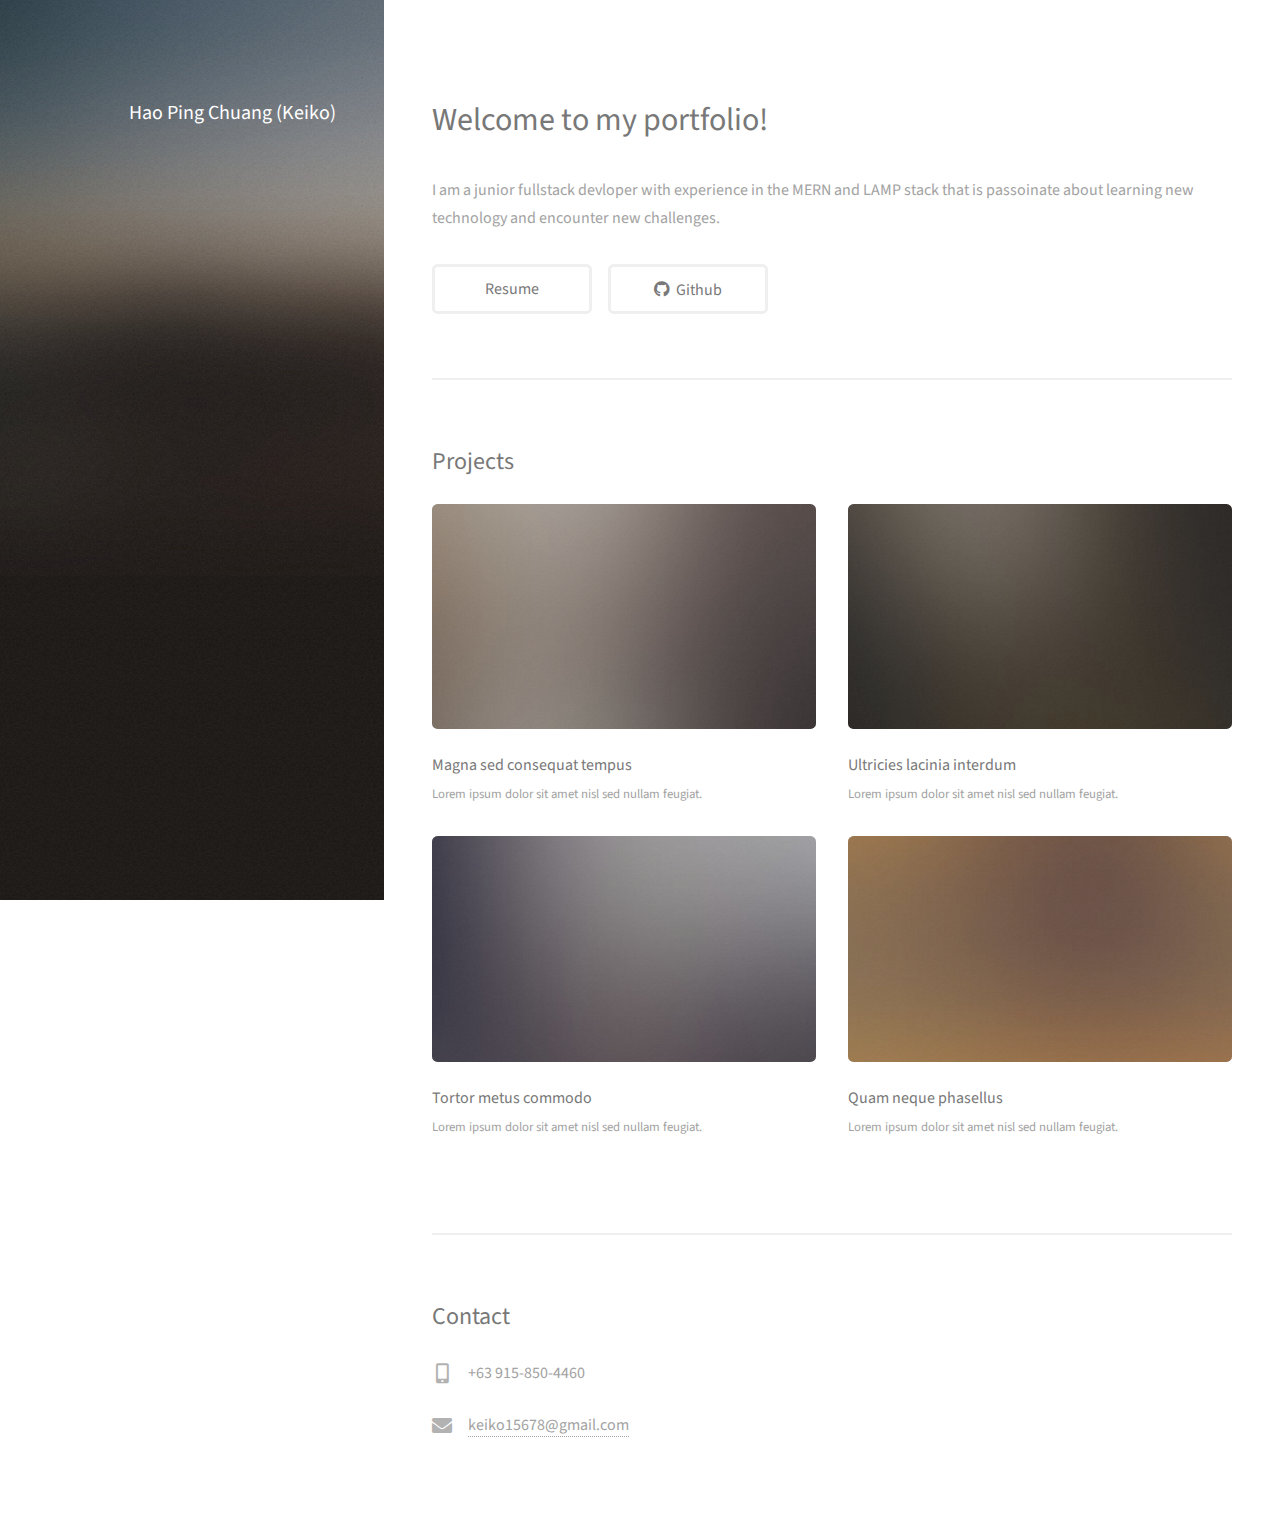
==== index.html @ 61241a93 "initial commit" ====
<!DOCTYPE HTML>
<!--
	Strata by HTML5 UP
	html5up.net | @ajlkn
	Free for personal and commercial use under the CCA 3.0 license (html5up.net/license)
-->
<html>
	<head>
		<title>My Portfolio</title>
		<meta charset="utf-8" />
		<meta name="viewport" content="width=device-width, initial-scale=1, user-scalable=no" />
		<link rel="stylesheet" href="assets/css/main.css" />
	</head>
	<body class="is-preload">

		<!-- Header -->
			<header id="header">
				<div class="inner">
					<!--<a href="#" class="image avatar"><img src="images/avatar.jpg" alt="" /></a>-->
					<h1><strong>Hao Ping Chuang (Keiko)</strong></h1>
				</div>
			</header>

		<!-- Main -->
			<div id="main">

				<!-- One -->
					<section id="one">
						<header class="major">
							<h2>Welcome to my portfolio!</h2>
						</header>
						<p>I am a junior fullstack devloper with experience in the MERN and LAMP stack that is passoinate about learning new technology and encounter new challenges.</p>
						<ul class="actions">
							<li><a href="#" class="button">Resume</a></li>
							<li><a href="#" class="button"><span class="icon brands fa-github"></span>&nbsp;&nbsp;Github</a></li>
						</ul>
					</section>

				<!-- Two -->
					<section id="two">
						<h2>Projects</h2>
						<div class="row">
							<article class="col-6 col-12-xsmall work-item">
								<a href="images/fulls/01.jpg" class="image fit thumb"><img src="images/thumbs/01.jpg" alt="" /></a>
								<h3>Magna sed consequat tempus</h3>
								<p>Lorem ipsum dolor sit amet nisl sed nullam feugiat.</p>
							</article>
							<article class="col-6 col-12-xsmall work-item">
								<a href="images/fulls/02.jpg" class="image fit thumb"><img src="images/thumbs/02.jpg" alt="" /></a>
								<h3>Ultricies lacinia interdum</h3>
								<p>Lorem ipsum dolor sit amet nisl sed nullam feugiat.</p>
							</article>
							<article class="col-6 col-12-xsmall work-item">
								<a href="images/fulls/03.jpg" class="image fit thumb"><img src="images/thumbs/03.jpg" alt="" /></a>
								<h3>Tortor metus commodo</h3>
								<p>Lorem ipsum dolor sit amet nisl sed nullam feugiat.</p>
							</article>
							<article class="col-6 col-12-xsmall work-item">
								<a href="images/fulls/04.jpg" class="image fit thumb"><img src="images/thumbs/04.jpg" alt="" /></a>
								<h3>Quam neque phasellus</h3>
								<p>Lorem ipsum dolor sit amet nisl sed nullam feugiat.</p>
							</article>
							<!--<article class="col-6 col-12-xsmall work-item">
								<a href="images/fulls/05.jpg" class="image fit thumb"><img src="images/thumbs/05.jpg" alt="" /></a>
								<h3>Nunc enim commodo aliquet</h3>
								<p>Lorem ipsum dolor sit amet nisl sed nullam feugiat.</p>
							</article>-->
							<!--<article class="col-6 col-12-xsmall work-item">
								<a href="images/fulls/06.jpg" class="image fit thumb"><img src="images/thumbs/06.jpg" alt="" /></a>
								<h3>Risus ornare lacinia</h3>
								<p>Lorem ipsum dolor sit amet nisl sed nullam feugiat.</p>
							</article>-->
						</div>
						<ul class="actions">
							<!--<li><a href="#" class="button">Full Portfolio</a></li>-->
						</ul>
					</section>

				<!-- Three -->
					<section id="three">
						<h2>Contact</h2>
						<!--<p>Accumsan pellentesque commodo blandit enim arcu non at amet id arcu magna. Accumsan orci faucibus id eu lorem semper nunc nisi lorem vulputate lorem neque lorem ipsum dolor.</p>-->
						<div class="row">
							<!--<div class="col-8 col-12-small">
								<form method="post" action="#">
									<div class="row gtr-uniform gtr-50">
										<div class="col-6 col-12-xsmall"><input type="text" name="name" id="name" placeholder="Name" /></div>
										<div class="col-6 col-12-xsmall"><input type="email" name="email" id="email" placeholder="Email" /></div>
										<div class="col-12"><textarea name="message" id="message" placeholder="Message" rows="4"></textarea></div>
									</div>
								</form>
								<ul class="actions">
									<li><input type="submit" value="Send Message" /></li>
								</ul>
							</div>-->
							<div class="col-4 col-12-small">
								<ul class="labeled-icons">
									<!--<li>
										<h3 class="icon solid fa-home"><span class="label">Address</span></h3>
										1234 Somewhere Rd.<br />
										Nashville, TN 00000<br />
										United States
									</li>-->
									<li>
										<h3 class="icon solid fa-mobile-alt"><span class="label">Phone</span></h3>
										+63 915-850-4460
									</li>
									<li>
										<h3 class="icon solid fa-envelope"><span class="label">Email</span></h3>
										<a href="#">keiko15678@gmail.com</a>
									</li>
								</ul>
							</div>
						</div>
					</section>

				<!-- Four -->
				<!--
					<section id="four">
						<h2>Elements</h2>

						<section>
							<h4>Text</h4>
							<p>This is <b>bold</b> and this is <strong>strong</strong>. This is <i>italic</i> and this is <em>emphasized</em>.
							This is <sup>superscript</sup> text and this is <sub>subscript</sub> text.
							This is <u>underlined</u> and this is code: <code>for (;;) { ... }</code>. Finally, <a href="#">this is a link</a>.</p>
							<hr />
							<header>
								<h4>Heading with a Subtitle</h4>
								<p>Lorem ipsum dolor sit amet nullam id egestas urna aliquam</p>
							</header>
							<p>Nunc lacinia ante nunc ac lobortis. Interdum adipiscing gravida odio porttitor sem non mi integer non faucibus ornare mi ut ante amet placerat aliquet. Volutpat eu sed ante lacinia sapien lorem accumsan varius montes viverra nibh in adipiscing blandit tempus accumsan.</p>
							<header>
								<h5>Heading with a Subtitle</h5>
								<p>Lorem ipsum dolor sit amet nullam id egestas urna aliquam</p>
							</header>
							<p>Nunc lacinia ante nunc ac lobortis. Interdum adipiscing gravida odio porttitor sem non mi integer non faucibus ornare mi ut ante amet placerat aliquet. Volutpat eu sed ante lacinia sapien lorem accumsan varius montes viverra nibh in adipiscing blandit tempus accumsan.</p>
							<hr />
							<h2>Heading Level 2</h2>
							<h3>Heading Level 3</h3>
							<h4>Heading Level 4</h4>
							<h5>Heading Level 5</h5>
							<h6>Heading Level 6</h6>
							<hr />
							<h5>Blockquote</h5>
							<blockquote>Fringilla nisl. Donec accumsan interdum nisi, quis tincidunt felis sagittis eget tempus euismod. Vestibulum ante ipsum primis in faucibus vestibulum. Blandit adipiscing eu felis iaculis volutpat ac adipiscing accumsan faucibus. Vestibulum ante ipsum primis in faucibus lorem ipsum dolor sit amet nullam adipiscing eu felis.</blockquote>
							<h5>Preformatted</h5>
							<pre><code>i = 0;

while (!deck.isInOrder()) {
print 'Iteration ' + i;
deck.shuffle();
i++;
}

print 'It took ' + i + ' iterations to sort the deck.';</code></pre>
						</section>

						<section>
							<h4>Lists</h4>
							<div class="row">
								<div class="col-6 col-12-xsmall">
									<h5>Unordered</h5>
									<ul>
										<li>Dolor pulvinar etiam magna etiam.</li>
										<li>Sagittis adipiscing lorem eleifend.</li>
										<li>Felis enim feugiat dolore viverra.</li>
									</ul>
									<h5>Alternate</h5>
									<ul class="alt">
										<li>Dolor pulvinar etiam magna etiam.</li>
										<li>Sagittis adipiscing lorem eleifend.</li>
										<li>Felis enim feugiat dolore viverra.</li>
									</ul>
								</div>
								<div class="col-6 col-12-xsmall">
									<h5>Ordered</h5>
									<ol>
										<li>Dolor pulvinar etiam magna etiam.</li>
										<li>Etiam vel felis at lorem sed viverra.</li>
										<li>Felis enim feugiat dolore viverra.</li>
										<li>Dolor pulvinar etiam magna etiam.</li>
										<li>Etiam vel felis at lorem sed viverra.</li>
										<li>Felis enim feugiat dolore viverra.</li>
									</ol>
									<h5>Icons</h5>
									<ul class="icons">
										<li><a href="#" class="icon brands fa-twitter"><span class="label">Twitter</span></a></li>
										<li><a href="#" class="icon brands fa-facebook-f"><span class="label">Facebook</span></a></li>
										<li><a href="#" class="icon brands fa-instagram"><span class="label">Instagram</span></a></li>
										<li><a href="#" class="icon brands fa-github"><span class="label">Github</span></a></li>
										<li><a href="#" class="icon brands fa-dribbble"><span class="label">Dribbble</span></a></li>
										<li><a href="#" class="icon brands fa-tumblr"><span class="label">Tumblr</span></a></li>
									</ul>
								</div>
							</div>
							<h5>Actions</h5>
							<ul class="actions">
								<li><a href="#" class="button primary">Default</a></li>
								<li><a href="#" class="button">Default</a></li>
							</ul>
							<ul class="actions small">
								<li><a href="#" class="button primary small">Small</a></li>
								<li><a href="#" class="button small">Small</a></li>
							</ul>
							<div class="row">
								<div class="col-6 col-12-small">
									<ul class="actions stacked">
										<li><a href="#" class="button primary">Default</a></li>
										<li><a href="#" class="button">Default</a></li>
									</ul>
								</div>
								<div class="col-6 col-12-small">
									<ul class="actions stacked">
										<li><a href="#" class="button primary small">Small</a></li>
										<li><a href="#" class="button small">Small</a></li>
									</ul>
								</div>
								<div class="col-6 col-12-small">
									<ul class="actions stacked">
										<li><a href="#" class="button primary fit">Default</a></li>
										<li><a href="#" class="button fit">Default</a></li>
									</ul>
								</div>
								<div class="col-6 col-12-small">
									<ul class="actions stacked">
										<li><a href="#" class="button primary small fit">Small</a></li>
										<li><a href="#" class="button small fit">Small</a></li>
									</ul>
								</div>
							</div>
						</section>

						<section>
							<h4>Table</h4>
							<h5>Default</h5>
							<div class="table-wrapper">
								<table>
									<thead>
										<tr>
											<th>Name</th>
											<th>Description</th>
											<th>Price</th>
										</tr>
									</thead>
									<tbody>
										<tr>
											<td>Item One</td>
											<td>Ante turpis integer aliquet porttitor.</td>
											<td>29.99</td>
										</tr>
										<tr>
											<td>Item Two</td>
											<td>Vis ac commodo adipiscing arcu aliquet.</td>
											<td>19.99</td>
										</tr>
										<tr>
											<td>Item Three</td>
											<td> Morbi faucibus arcu accumsan lorem.</td>
											<td>29.99</td>
										</tr>
										<tr>
											<td>Item Four</td>
											<td>Vitae integer tempus condimentum.</td>
											<td>19.99</td>
										</tr>
										<tr>
											<td>Item Five</td>
											<td>Ante turpis integer aliquet porttitor.</td>
											<td>29.99</td>
										</tr>
									</tbody>
									<tfoot>
										<tr>
											<td colspan="2"></td>
											<td>100.00</td>
										</tr>
									</tfoot>
								</table>
							</div>

							<h5>Alternate</h5>
							<div class="table-wrapper">
								<table class="alt">
									<thead>
										<tr>
											<th>Name</th>
											<th>Description</th>
											<th>Price</th>
										</tr>
									</thead>
									<tbody>
										<tr>
											<td>Item One</td>
											<td>Ante turpis integer aliquet porttitor.</td>
											<td>29.99</td>
										</tr>
										<tr>
											<td>Item Two</td>
											<td>Vis ac commodo adipiscing arcu aliquet.</td>
											<td>19.99</td>
										</tr>
										<tr>
											<td>Item Three</td>
											<td> Morbi faucibus arcu accumsan lorem.</td>
											<td>29.99</td>
										</tr>
										<tr>
											<td>Item Four</td>
											<td>Vitae integer tempus condimentum.</td>
											<td>19.99</td>
										</tr>
										<tr>
											<td>Item Five</td>
											<td>Ante turpis integer aliquet porttitor.</td>
											<td>29.99</td>
										</tr>
									</tbody>
									<tfoot>
										<tr>
											<td colspan="2"></td>
											<td>100.00</td>
										</tr>
									</tfoot>
								</table>
							</div>
						</section>

						<section>
							<h4>Buttons</h4>
							<ul class="actions">
								<li><a href="#" class="button primary">Primary</a></li>
								<li><a href="#" class="button">Default</a></li>
							</ul>
							<ul class="actions">
								<li><a href="#" class="button large">Large</a></li>
								<li><a href="#" class="button">Default</a></li>
								<li><a href="#" class="button small">Small</a></li>
							</ul>
							<ul class="actions fit">
								<li><a href="#" class="button primary fit">Fit</a></li>
								<li><a href="#" class="button fit">Fit</a></li>
							</ul>
							<ul class="actions fit small">
								<li><a href="#" class="button primary fit small">Fit + Small</a></li>
								<li><a href="#" class="button fit small">Fit + Small</a></li>
							</ul>
							<ul class="actions">
								<li><a href="#" class="button primary icon solid fa-download">Icon</a></li>
								<li><a href="#" class="button icon solid fa-download">Icon</a></li>
							</ul>
							<ul class="actions">
								<li><span class="button primary disabled">Primary</span></li>
								<li><span class="button disabled">Default</span></li>
							</ul>
						</section>

						<section>
							<h4>Form</h4>
							<form method="post" action="#">
								<div class="row gtr-uniform gtr-50">
									<div class="col-6 col-12-xsmall">
										<input type="text" name="demo-name" id="demo-name" value="" placeholder="Name" />
									</div>
									<div class="col-6 col-12-xsmall">
										<input type="email" name="demo-email" id="demo-email" value="" placeholder="Email" />
									</div>
									<div class="col-12">
										<select name="demo-category" id="demo-category">
											<option value="">- Category -</option>
											<option value="1">Manufacturing</option>
											<option value="1">Shipping</option>
											<option value="1">Administration</option>
											<option value="1">Human Resources</option>
										</select>
									</div>
									<div class="col-4 col-12-small">
										<input type="radio" id="demo-priority-low" name="demo-priority" checked>
										<label for="demo-priority-low">Low Priority</label>
									</div>
									<div class="col-4 col-12-small">
										<input type="radio" id="demo-priority-normal" name="demo-priority">
										<label for="demo-priority-normal">Normal Priority</label>
									</div>
									<div class="col-4 col-12-small">
										<input type="radio" id="demo-priority-high" name="demo-priority">
										<label for="demo-priority-high">High Priority</label>
									</div>
									<div class="col-6 col-12-small">
										<input type="checkbox" id="demo-copy" name="demo-copy">
										<label for="demo-copy">Email me a copy of this message</label>
									</div>
									<div class="col-6 col-12-small">
										<input type="checkbox" id="demo-human" name="demo-human" checked>
										<label for="demo-human">I am a human and not a robot</label>
									</div>
									<div class="col-12">
										<textarea name="demo-message" id="demo-message" placeholder="Enter your message" rows="6"></textarea>
									</div>
									<div class="col-12">
										<ul class="actions">
											<li><input type="submit" value="Send Message" class="primary" /></li>
											<li><input type="reset" value="Reset" /></li>
										</ul>
									</div>
								</div>
							</form>
						</section>

						<section>
							<h4>Image</h4>
							<h5>Fit</h5>
							<div class="box alt">
								<div class="row gtr-50 gtr-uniform">
									<div class="col-12"><span class="image fit"><img src="images/fulls/05.jpg" alt="" /></span></div>
									<div class="col-4"><span class="image fit"><img src="images/thumbs/01.jpg" alt="" /></span></div>
									<div class="col-4"><span class="image fit"><img src="images/thumbs/02.jpg" alt="" /></span></div>
									<div class="col-4"><span class="image fit"><img src="images/thumbs/03.jpg" alt="" /></span></div>
									<div class="col-4"><span class="image fit"><img src="images/thumbs/04.jpg" alt="" /></span></div>
									<div class="col-4"><span class="image fit"><img src="images/thumbs/05.jpg" alt="" /></span></div>
									<div class="col-4"><span class="image fit"><img src="images/thumbs/06.jpg" alt="" /></span></div>
									<div class="col-4"><span class="image fit"><img src="images/thumbs/03.jpg" alt="" /></span></div>
									<div class="col-4"><span class="image fit"><img src="images/thumbs/02.jpg" alt="" /></span></div>
									<div class="col-4"><span class="image fit"><img src="images/thumbs/01.jpg" alt="" /></span></div>
								</div>
							</div>
							<h5>Left &amp; Right</h5>
							<p><span class="image left"><img src="images/avatar.jpg" alt="" /></span>Fringilla nisl. Donec accumsan interdum nisi, quis tincidunt felis sagittis eget. tempus euismod. Vestibulum ante ipsum primis in faucibus vestibulum. Blandit adipiscing eu felis iaculis volutpat ac adipiscing accumsan eu faucibus. Integer ac pellentesque praesent tincidunt felis sagittis eget. tempus euismod. Vestibulum ante ipsum primis in faucibus vestibulum. Blandit adipiscing eu felis iaculis volutpat ac adipiscing accumsan eu faucibus. Integer ac pellentesque praesent. Donec accumsan interdum nisi, quis tincidunt felis sagittis eget. tempus euismod. Vestibulum ante ipsum primis in faucibus vestibulum. Blandit adipiscing eu felis iaculis volutpat ac adipiscing accumsan eu faucibus. Integer ac pellentesque praesent tincidunt felis sagittis eget. tempus euismod. Vestibulum ante ipsum primis in faucibus vestibulum. Blandit adipiscing eu felis iaculis volutpat ac adipiscing accumsan eu faucibus. Integer ac pellentesque praesent.</p>
							<p><span class="image right"><img src="images/avatar.jpg" alt="" /></span>Fringilla nisl. Donec accumsan interdum nisi, quis tincidunt felis sagittis eget. tempus euismod. Vestibulum ante ipsum primis in faucibus vestibulum. Blandit adipiscing eu felis iaculis volutpat ac adipiscing accumsan eu faucibus. Integer ac pellentesque praesent tincidunt felis sagittis eget. tempus euismod. Vestibulum ante ipsum primis in faucibus vestibulum. Blandit adipiscing eu felis iaculis volutpat ac adipiscing accumsan eu faucibus. Integer ac pellentesque praesent. Donec accumsan interdum nisi, quis tincidunt felis sagittis eget. tempus euismod. Vestibulum ante ipsum primis in faucibus vestibulum. Blandit adipiscing eu felis iaculis volutpat ac adipiscing accumsan eu faucibus. Integer ac pellentesque praesent tincidunt felis sagittis eget. tempus euismod. Vestibulum ante ipsum primis in faucibus vestibulum. Blandit adipiscing eu felis iaculis volutpat ac adipiscing accumsan eu faucibus. Integer ac pellentesque praesent.</p>
						</section>

					</section>
				-->

			</div>

		<!-- Footer -->
			<footer id="footer">
				<div class="inner">
					<!--<ul class="icons">
						<li><a href="#" class="icon brands fa-twitter"><span class="label">Twitter</span></a></li>
						<li><a href="#" class="icon brands fa-github"><span class="label">Github</span></a></li>
						<li><a href="#" class="icon brands fa-dribbble"><span class="label">Dribbble</span></a></li>
						<li><a href="#" class="icon solid fa-envelope"><span class="label">Email</span></a></li>
					</ul>-->
					<!--<ul class="copyright">
						<li>&copy; Untitled</li><li>Design: <a href="http://html5up.net">HTML5 UP</a></li>
					</ul>-->
				</div>
			</footer>

		<!-- Scripts -->
			<script src="assets/js/jquery.min.js"></script>
			<script src="assets/js/jquery.poptrox.min.js"></script>
			<script src="assets/js/browser.min.js"></script>
			<script src="assets/js/breakpoints.min.js"></script>
			<script src="assets/js/util.js"></script>
			<script src="assets/js/main.js"></script>

	</body>
</html>
---- assets/css/main.css ----
@import url("fontawesome-all.min.css");
@import url("https://fonts.googleapis.com/css?family=Source+Sans+Pro:400,400italic");

/*
	Strata by HTML5 UP
	html5up.net | @ajlkn
	Free for personal and commercial use under the CCA 3.0 license (html5up.net/license)
*/

html, body, div, span, applet, object,
iframe, h1, h2, h3, h4, h5, h6, p, blockquote,
pre, a, abbr, acronym, address, big, cite,
code, del, dfn, em, img, ins, kbd, q, s, samp,
small, strike, strong, sub, sup, tt, var, b,
u, i, center, dl, dt, dd, ol, ul, li, fieldset,
form, label, legend, table, caption, tbody,
tfoot, thead, tr, th, td, article, aside,
canvas, details, embed, figure, figcaption,
footer, header, hgroup, menu, nav, output, ruby,
section, summary, time, mark, audio, video {
	margin: 0;
	padding: 0;
	border: 0;
	font-size: 100%;
	font: inherit;
	vertical-align: baseline;}

article, aside, details, figcaption, figure,
footer, header, hgroup, menu, nav, section {
	display: block;}

body {
	line-height: 1;
}

ol, ul {
	list-style: none;
}

blockquote, q {
	quotes: none;
}

	blockquote:before, blockquote:after, q:before, q:after {
		content: '';
		content: none;
	}

table {
	border-collapse: collapse;
	border-spacing: 0;
}

body {
	-webkit-text-size-adjust: none;
}

mark {
	background-color: transparent;
	color: inherit;
}

input::-moz-focus-inner {
	border: 0;
	padding: 0;
}

input, select, textarea {
	-moz-appearance: none;
	-webkit-appearance: none;
	-ms-appearance: none;
	appearance: none;
}

/* Basic */

	html {
		box-sizing: border-box;
	}

	*, *:before, *:after {
		box-sizing: inherit;
	}

	body {
		background: #fff;
	}

		body.is-preload *, body.is-preload *:before, body.is-preload *:after {
			-moz-animation: none !important;
			-webkit-animation: none !important;
			-ms-animation: none !important;
			animation: none !important;
			-moz-transition: none !important;
			-webkit-transition: none !important;
			-ms-transition: none !important;
			transition: none !important;
		}

	body, input, select, textarea {
		color: #a2a2a2;
		font-family: "Source Sans Pro", Helvetica, sans-serif;
		font-size: 16pt;
		font-weight: 400;
		line-height: 1.75em;
	}

	a {
		-moz-transition: color 0.2s ease-in-out, border-color 0.2s ease-in-out;
		-webkit-transition: color 0.2s ease-in-out, border-color 0.2s ease-in-out;
		-ms-transition: color 0.2s ease-in-out, border-color 0.2s ease-in-out;
		transition: color 0.2s ease-in-out, border-color 0.2s ease-in-out;
		border-bottom: dotted 1px;
		color: #49bf9d;
		text-decoration: none;
	}

		a:hover {
			border-bottom-color: transparent;
			color: #49bf9d !important;
			text-decoration: none;
		}

	strong, b {
		color: #787878;
		font-weight: 400;
	}

	em, i {
		font-style: italic;
	}

	p {
		margin: 0 0 2em 0;
	}

	h1, h2, h3, h4, h5, h6 {
		color: #787878;
		font-weight: 400;
		line-height: 1em;
		margin: 0 0 1em 0;
	}

		h1 a, h2 a, h3 a, h4 a, h5 a, h6 a {
			color: inherit;
			text-decoration: none;
		}

	h1 {
		font-size: 2em;
		line-height: 1.5em;
	}

	h2 {
		font-size: 1.5em;
		line-height: 1.5em;
	}

	h3 {
		font-size: 1.25em;
		line-height: 1.5em;
	}

	h4 {
		font-size: 1.1em;
		line-height: 1.5em;
	}

	h5 {
		font-size: 0.9em;
		line-height: 1.5em;
	}

	h6 {
		font-size: 0.7em;
		line-height: 1.5em;
	}

	sub {
		font-size: 0.8em;
		position: relative;
		top: 0.5em;
	}

	sup {
		font-size: 0.8em;
		position: relative;
		top: -0.5em;
	}

	hr {
		border: 0;
		border-bottom: solid 2px #efefef;
		margin: 2em 0;
	}

		hr.major {
			margin: 3em 0;
		}

	blockquote {
		border-left: solid 6px #efefef;
		font-style: italic;
		margin: 0 0 2em 0;
		padding: 0.5em 0 0.5em 1.5em;
	}

	code {
		background: #f7f7f7;
		border-radius: 0.35em;
		border: solid 2px #efefef;
		font-family: "Courier New", monospace;
		font-size: 0.9em;
		margin: 0 0.25em;
		padding: 0.25em 0.65em;
	}

	pre {
		-webkit-overflow-scrolling: touch;
		font-family: "Courier New", monospace;
		font-size: 0.9em;
		margin: 0 0 2em 0;
	}

		pre code {
			display: block;
			line-height: 1.75em;
			padding: 1em 1.5em;
			overflow-x: auto;
		}

	.align-left {
		text-align: left;
	}

	.align-center {
		text-align: center;
	}

	.align-right {
		text-align: right;
	}

/* Container */

	.container {
		margin: 0 auto;
		max-width: calc(100% - 4em);
		width: 100%;
	}

		.container.xsmall {
			width: 25%;
		}

		.container.small {
			width: 50%;
		}

		.container.medium {
			width: 75%;
		}

		.container.large {
			width: 125%;
		}

		.container.xlarge {
			width: 150%;
		}

		.container.max {
			width: 100%;
		}

		@media screen and (max-width: 980px) {

			.container {
				width: 100% !important;
				max-width: 100% !important;
			}

		}

		@media screen and (max-width: 480px) {

			.container {
				max-width: calc(100% - 3em);
			}

		}

/* Row */

	.row {
		display: flex;
		flex-wrap: wrap;
		box-sizing: border-box;
		align-items: stretch;
	}

		.row > * {
			box-sizing: border-box;
		}

		.row.gtr-uniform > * > :last-child {
			margin-bottom: 0;
		}

		.row.aln-left {
			justify-content: flex-start;
		}

		.row.aln-center {
			justify-content: center;
		}

		.row.aln-right {
			justify-content: flex-end;
		}

		.row.aln-top {
			align-items: flex-start;
		}

		.row.aln-middle {
			align-items: center;
		}

		.row.aln-bottom {
			align-items: flex-end;
		}

		.row > .imp {
			order: -1;
		}

		.row > .col-1 {
			width: 8.33333%;
		}

		.row > .off-1 {
			margin-left: 8.33333%;
		}

		.row > .col-2 {
			width: 16.66667%;
		}

		.row > .off-2 {
			margin-left: 16.66667%;
		}

		.row > .col-3 {
			width: 25%;
		}

		.row > .off-3 {
			margin-left: 25%;
		}

		.row > .col-4 {
			width: 33.33333%;
		}

		.row > .off-4 {
			margin-left: 33.33333%;
		}

		.row > .col-5 {
			width: 41.66667%;
		}

		.row > .off-5 {
			margin-left: 41.66667%;
		}

		.row > .col-6 {
			width: 50%;
		}

		.row > .off-6 {
			margin-left: 50%;
		}

		.row > .col-7 {
			width: 58.33333%;
		}

		.row > .off-7 {
			margin-left: 58.33333%;
		}

		.row > .col-8 {
			width: 66.66667%;
		}

		.row > .off-8 {
			margin-left: 66.66667%;
		}

		.row > .col-9 {
			width: 75%;
		}

		.row > .off-9 {
			margin-left: 75%;
		}

		.row > .col-10 {
			width: 83.33333%;
		}

		.row > .off-10 {
			margin-left: 83.33333%;
		}

		.row > .col-11 {
			width: 91.66667%;
		}

		.row > .off-11 {
			margin-left: 91.66667%;
		}

		.row > .col-12 {
			width: 100%;
		}

		.row > .off-12 {
			margin-left: 100%;
		}

		.row.gtr-0 {
			margin-top: 0;
			margin-left: 0em;
		}

			.row.gtr-0 > * {
				padding: 0 0 0 0em;
			}

			.row.gtr-0.gtr-uniform {
				margin-top: 0em;
			}

				.row.gtr-0.gtr-uniform > * {
					padding-top: 0em;
				}

		.row.gtr-25 {
			margin-top: 0;
			margin-left: -0.625em;
		}

			.row.gtr-25 > * {
				padding: 0 0 0 0.625em;
			}

			.row.gtr-25.gtr-uniform {
				margin-top: -0.625em;
			}

				.row.gtr-25.gtr-uniform > * {
					padding-top: 0.625em;
				}

		.row.gtr-50 {
			margin-top: 0;
			margin-left: -1.25em;
		}

			.row.gtr-50 > * {
				padding: 0 0 0 1.25em;
			}

			.row.gtr-50.gtr-uniform {
				margin-top: -1.25em;
			}

				.row.gtr-50.gtr-uniform > * {
					padding-top: 1.25em;
				}

		.row {
			margin-top: 0;
			margin-left: -2.5em;
		}

			.row > * {
				padding: 0 0 0 2.5em;
			}

			.row.gtr-uniform {
				margin-top: -2.5em;
			}

				.row.gtr-uniform > * {
					padding-top: 2.5em;
				}

		.row.gtr-150 {
			margin-top: 0;
			margin-left: -3.75em;
		}

			.row.gtr-150 > * {
				padding: 0 0 0 3.75em;
			}

			.row.gtr-150.gtr-uniform {
				margin-top: -3.75em;
			}

				.row.gtr-150.gtr-uniform > * {
					padding-top: 3.75em;
				}

		.row.gtr-200 {
			margin-top: 0;
			margin-left: -5em;
		}

			.row.gtr-200 > * {
				padding: 0 0 0 5em;
			}

			.row.gtr-200.gtr-uniform {
				margin-top: -5em;
			}

				.row.gtr-200.gtr-uniform > * {
					padding-top: 5em;
				}

		@media screen and (max-width: 1800px) {

			.row {
				display: flex;
				flex-wrap: wrap;
				box-sizing: border-box;
				align-items: stretch;
			}

				.row > * {
					box-sizing: border-box;
				}

				.row.gtr-uniform > * > :last-child {
					margin-bottom: 0;
				}

				.row.aln-left {
					justify-content: flex-start;
				}

				.row.aln-center {
					justify-content: center;
				}

				.row.aln-right {
					justify-content: flex-end;
				}

				.row.aln-top {
					align-items: flex-start;
				}

				.row.aln-middle {
					align-items: center;
				}

				.row.aln-bottom {
					align-items: flex-end;
				}

				.row > .imp-xlarge {
					order: -1;
				}

				.row > .col-1-xlarge {
					width: 8.33333%;
				}

				.row > .off-1-xlarge {
					margin-left: 8.33333%;
				}

				.row > .col-2-xlarge {
					width: 16.66667%;
				}

				.row > .off-2-xlarge {
					margin-left: 16.66667%;
				}

				.row > .col-3-xlarge {
					width: 25%;
				}

				.row > .off-3-xlarge {
					margin-left: 25%;
				}

				.row > .col-4-xlarge {
					width: 33.33333%;
				}

				.row > .off-4-xlarge {
					margin-left: 33.33333%;
				}

				.row > .col-5-xlarge {
					width: 41.66667%;
				}

				.row > .off-5-xlarge {
					margin-left: 41.66667%;
				}

				.row > .col-6-xlarge {
					width: 50%;
				}

				.row > .off-6-xlarge {
					margin-left: 50%;
				}

				.row > .col-7-xlarge {
					width: 58.33333%;
				}

				.row > .off-7-xlarge {
					margin-left: 58.33333%;
				}

				.row > .col-8-xlarge {
					width: 66.66667%;
				}

				.row > .off-8-xlarge {
					margin-left: 66.66667%;
				}

				.row > .col-9-xlarge {
					width: 75%;
				}

				.row > .off-9-xlarge {
					margin-left: 75%;
				}

				.row > .col-10-xlarge {
					width: 83.33333%;
				}

				.row > .off-10-xlarge {
					margin-left: 83.33333%;
				}

				.row > .col-11-xlarge {
					width: 91.66667%;
				}

				.row > .off-11-xlarge {
					margin-left: 91.66667%;
				}

				.row > .col-12-xlarge {
					width: 100%;
				}

				.row > .off-12-xlarge {
					margin-left: 100%;
				}

				.row.gtr-0 {
					margin-top: 0;
					margin-left: 0em;
				}

					.row.gtr-0 > * {
						padding: 0 0 0 0em;
					}

					.row.gtr-0.gtr-uniform {
						margin-top: 0em;
					}

						.row.gtr-0.gtr-uniform > * {
							padding-top: 0em;
						}

				.row.gtr-25 {
					margin-top: 0;
					margin-left: -0.625em;
				}

					.row.gtr-25 > * {
						padding: 0 0 0 0.625em;
					}

					.row.gtr-25.gtr-uniform {
						margin-top: -0.625em;
					}

						.row.gtr-25.gtr-uniform > * {
							padding-top: 0.625em;
						}

				.row.gtr-50 {
					margin-top: 0;
					margin-left: -1.25em;
				}

					.row.gtr-50 > * {
						padding: 0 0 0 1.25em;
					}

					.row.gtr-50.gtr-uniform {
						margin-top: -1.25em;
					}

						.row.gtr-50.gtr-uniform > * {
							padding-top: 1.25em;
						}

				.row {
					margin-top: 0;
					margin-left: -2.5em;
				}

					.row > * {
						padding: 0 0 0 2.5em;
					}

					.row.gtr-uniform {
						margin-top: -2.5em;
					}

						.row.gtr-uniform > * {
							padding-top: 2.5em;
						}

				.row.gtr-150 {
					margin-top: 0;
					margin-left: -3.75em;
				}

					.row.gtr-150 > * {
						padding: 0 0 0 3.75em;
					}

					.row.gtr-150.gtr-uniform {
						margin-top: -3.75em;
					}

						.row.gtr-150.gtr-uniform > * {
							padding-top: 3.75em;
						}

				.row.gtr-200 {
					margin-top: 0;
					margin-left: -5em;
				}

					.row.gtr-200 > * {
						padding: 0 0 0 5em;
					}

					.row.gtr-200.gtr-uniform {
						margin-top: -5em;
					}

						.row.gtr-200.gtr-uniform > * {
							padding-top: 5em;
						}

		}

		@media screen and (max-width: 1280px) {

			.row {
				display: flex;
				flex-wrap: wrap;
				box-sizing: border-box;
				align-items: stretch;
			}

				.row > * {
					box-sizing: border-box;
				}

				.row.gtr-uniform > * > :last-child {
					margin-bottom: 0;
				}

				.row.aln-left {
					justify-content: flex-start;
				}

				.row.aln-center {
					justify-content: center;
				}

				.row.aln-right {
					justify-content: flex-end;
				}

				.row.aln-top {
					align-items: flex-start;
				}

				.row.aln-middle {
					align-items: center;
				}

				.row.aln-bottom {
					align-items: flex-end;
				}

				.row > .imp-large {
					order: -1;
				}

				.row > .col-1-large {
					width: 8.33333%;
				}

				.row > .off-1-large {
					margin-left: 8.33333%;
				}

				.row > .col-2-large {
					width: 16.66667%;
				}

				.row > .off-2-large {
					margin-left: 16.66667%;
				}

				.row > .col-3-large {
					width: 25%;
				}

				.row > .off-3-large {
					margin-left: 25%;
				}

				.row > .col-4-large {
					width: 33.33333%;
				}

				.row > .off-4-large {
					margin-left: 33.33333%;
				}

				.row > .col-5-large {
					width: 41.66667%;
				}

				.row > .off-5-large {
					margin-left: 41.66667%;
				}

				.row > .col-6-large {
					width: 50%;
				}

				.row > .off-6-large {
					margin-left: 50%;
				}

				.row > .col-7-large {
					width: 58.33333%;
				}

				.row > .off-7-large {
					margin-left: 58.33333%;
				}

				.row > .col-8-large {
					width: 66.66667%;
				}

				.row > .off-8-large {
					margin-left: 66.66667%;
				}

				.row > .col-9-large {
					width: 75%;
				}

				.row > .off-9-large {
					margin-left: 75%;
				}

				.row > .col-10-large {
					width: 83.33333%;
				}

				.row > .off-10-large {
					margin-left: 83.33333%;
				}

				.row > .col-11-large {
					width: 91.66667%;
				}

				.row > .off-11-large {
					margin-left: 91.66667%;
				}

				.row > .col-12-large {
					width: 100%;
				}

				.row > .off-12-large {
					margin-left: 100%;
				}

				.row.gtr-0 {
					margin-top: 0;
					margin-left: 0em;
				}

					.row.gtr-0 > * {
						padding: 0 0 0 0em;
					}

					.row.gtr-0.gtr-uniform {
						margin-top: 0em;
					}

						.row.gtr-0.gtr-uniform > * {
							padding-top: 0em;
						}

				.row.gtr-25 {
					margin-top: 0;
					margin-left: -0.5em;
				}

					.row.gtr-25 > * {
						padding: 0 0 0 0.5em;
					}

					.row.gtr-25.gtr-uniform {
						margin-top: -0.5em;
					}

						.row.gtr-25.gtr-uniform > * {
							padding-top: 0.5em;
						}

				.row.gtr-50 {
					margin-top: 0;
					margin-left: -1em;
				}

					.row.gtr-50 > * {
						padding: 0 0 0 1em;
					}

					.row.gtr-50.gtr-uniform {
						margin-top: -1em;
					}

						.row.gtr-50.gtr-uniform > * {
							padding-top: 1em;
						}

				.row {
					margin-top: 0;
					margin-left: -2em;
				}

					.row > * {
						padding: 0 0 0 2em;
					}

					.row.gtr-uniform {
						margin-top: -2em;
					}

						.row.gtr-uniform > * {
							padding-top: 2em;
						}

				.row.gtr-150 {
					margin-top: 0;
					margin-left: -3em;
				}

					.row.gtr-150 > * {
						padding: 0 0 0 3em;
					}

					.row.gtr-150.gtr-uniform {
						margin-top: -3em;
					}

						.row.gtr-150.gtr-uniform > * {
							padding-top: 3em;
						}

				.row.gtr-200 {
					margin-top: 0;
					margin-left: -4em;
				}

					.row.gtr-200 > * {
						padding: 0 0 0 4em;
					}

					.row.gtr-200.gtr-uniform {
						margin-top: -4em;
					}

						.row.gtr-200.gtr-uniform > * {
							padding-top: 4em;
						}

		}

		@media screen and (max-width: 980px) {

			.row {
				display: flex;
				flex-wrap: wrap;
				box-sizing: border-box;
				align-items: stretch;
			}

				.row > * {
					box-sizing: border-box;
				}

				.row.gtr-uniform > * > :last-child {
					margin-bottom: 0;
				}

				.row.aln-left {
					justify-content: flex-start;
				}

				.row.aln-center {
					justify-content: center;
				}

				.row.aln-right {
					justify-content: flex-end;
				}

				.row.aln-top {
					align-items: flex-start;
				}

				.row.aln-middle {
					align-items: center;
				}

				.row.aln-bottom {
					align-items: flex-end;
				}

				.row > .imp-medium {
					order: -1;
				}

				.row > .col-1-medium {
					width: 8.33333%;
				}

				.row > .off-1-medium {
					margin-left: 8.33333%;
				}

				.row > .col-2-medium {
					width: 16.66667%;
				}

				.row > .off-2-medium {
					margin-left: 16.66667%;
				}

				.row > .col-3-medium {
					width: 25%;
				}

				.row > .off-3-medium {
					margin-left: 25%;
				}

				.row > .col-4-medium {
					width: 33.33333%;
				}

				.row > .off-4-medium {
					margin-left: 33.33333%;
				}

				.row > .col-5-medium {
					width: 41.66667%;
				}

				.row > .off-5-medium {
					margin-left: 41.66667%;
				}

				.row > .col-6-medium {
					width: 50%;
				}

				.row > .off-6-medium {
					margin-left: 50%;
				}

				.row > .col-7-medium {
					width: 58.33333%;
				}

				.row > .off-7-medium {
					margin-left: 58.33333%;
				}

				.row > .col-8-medium {
					width: 66.66667%;
				}

				.row > .off-8-medium {
					margin-left: 66.66667%;
				}

				.row > .col-9-medium {
					width: 75%;
				}

				.row > .off-9-medium {
					margin-left: 75%;
				}

				.row > .col-10-medium {
					width: 83.33333%;
				}

				.row > .off-10-medium {
					margin-left: 83.33333%;
				}

				.row > .col-11-medium {
					width: 91.66667%;
				}

				.row > .off-11-medium {
					margin-left: 91.66667%;
				}

				.row > .col-12-medium {
					width: 100%;
				}

				.row > .off-12-medium {
					margin-left: 100%;
				}

				.row.gtr-0 {
					margin-top: 0;
					margin-left: 0em;
				}

					.row.gtr-0 > * {
						padding: 0 0 0 0em;
					}

					.row.gtr-0.gtr-uniform {
						margin-top: 0em;
					}

						.row.gtr-0.gtr-uniform > * {
							padding-top: 0em;
						}

				.row.gtr-25 {
					margin-top: 0;
					margin-left: -0.5em;
				}

					.row.gtr-25 > * {
						padding: 0 0 0 0.5em;
					}

					.row.gtr-25.gtr-uniform {
						margin-top: -0.5em;
					}

						.row.gtr-25.gtr-uniform > * {
							padding-top: 0.5em;
						}

				.row.gtr-50 {
					margin-top: 0;
					margin-left: -1em;
				}

					.row.gtr-50 > * {
						padding: 0 0 0 1em;
					}

					.row.gtr-50.gtr-uniform {
						margin-top: -1em;
					}

						.row.gtr-50.gtr-uniform > * {
							padding-top: 1em;
						}

				.row {
					margin-top: 0;
					margin-left: -2em;
				}

					.row > * {
						padding: 0 0 0 2em;
					}

					.row.gtr-uniform {
						margin-top: -2em;
					}

						.row.gtr-uniform > * {
							padding-top: 2em;
						}

				.row.gtr-150 {
					margin-top: 0;
					margin-left: -3em;
				}

					.row.gtr-150 > * {
						padding: 0 0 0 3em;
					}

					.row.gtr-150.gtr-uniform {
						margin-top: -3em;
					}

						.row.gtr-150.gtr-uniform > * {
							padding-top: 3em;
						}

				.row.gtr-200 {
					margin-top: 0;
					margin-left: -4em;
				}

					.row.gtr-200 > * {
						padding: 0 0 0 4em;
					}

					.row.gtr-200.gtr-uniform {
						margin-top: -4em;
					}

						.row.gtr-200.gtr-uniform > * {
							padding-top: 4em;
						}

		}

		@media screen and (max-width: 736px) {

			.row {
				display: flex;
				flex-wrap: wrap;
				box-sizing: border-box;
				align-items: stretch;
			}

				.row > * {
					box-sizing: border-box;
				}

				.row.gtr-uniform > * > :last-child {
					margin-bottom: 0;
				}

				.row.aln-left {
					justify-content: flex-start;
				}

				.row.aln-center {
					justify-content: center;
				}

				.row.aln-right {
					justify-content: flex-end;
				}

				.row.aln-top {
					align-items: flex-start;
				}

				.row.aln-middle {
					align-items: center;
				}

				.row.aln-bottom {
					align-items: flex-end;
				}

				.row > .imp-small {
					order: -1;
				}

				.row > .col-1-small {
					width: 8.33333%;
				}

				.row > .off-1-small {
					margin-left: 8.33333%;
				}

				.row > .col-2-small {
					width: 16.66667%;
				}

				.row > .off-2-small {
					margin-left: 16.66667%;
				}

				.row > .col-3-small {
					width: 25%;
				}

				.row > .off-3-small {
					margin-left: 25%;
				}

				.row > .col-4-small {
					width: 33.33333%;
				}

				.row > .off-4-small {
					margin-left: 33.33333%;
				}

				.row > .col-5-small {
					width: 41.66667%;
				}

				.row > .off-5-small {
					margin-left: 41.66667%;
				}

				.row > .col-6-small {
					width: 50%;
				}

				.row > .off-6-small {
					margin-left: 50%;
				}

				.row > .col-7-small {
					width: 58.33333%;
				}

				.row > .off-7-small {
					margin-left: 58.33333%;
				}

				.row > .col-8-small {
					width: 66.66667%;
				}

				.row > .off-8-small {
					margin-left: 66.66667%;
				}

				.row > .col-9-small {
					width: 75%;
				}

				.row > .off-9-small {
					margin-left: 75%;
				}

				.row > .col-10-small {
					width: 83.33333%;
				}

				.row > .off-10-small {
					margin-left: 83.33333%;
				}

				.row > .col-11-small {
					width: 91.66667%;
				}

				.row > .off-11-small {
					margin-left: 91.66667%;
				}

				.row > .col-12-small {
					width: 100%;
				}

				.row > .off-12-small {
					margin-left: 100%;
				}

				.row.gtr-0 {
					margin-top: 0;
					margin-left: 0em;
				}

					.row.gtr-0 > * {
						padding: 0 0 0 0em;
					}

					.row.gtr-0.gtr-uniform {
						margin-top: 0em;
					}

						.row.gtr-0.gtr-uniform > * {
							padding-top: 0em;
						}

				.row.gtr-25 {
					margin-top: 0;
					margin-left: -0.375em;
				}

					.row.gtr-25 > * {
						padding: 0 0 0 0.375em;
					}

					.row.gtr-25.gtr-uniform {
						margin-top: -0.375em;
					}

						.row.gtr-25.gtr-uniform > * {
							padding-top: 0.375em;
						}

				.row.gtr-50 {
					margin-top: 0;
					margin-left: -0.75em;
				}

					.row.gtr-50 > * {
						padding: 0 0 0 0.75em;
					}

					.row.gtr-50.gtr-uniform {
						margin-top: -0.75em;
					}

						.row.gtr-50.gtr-uniform > * {
							padding-top: 0.75em;
						}

				.row {
					margin-top: 0;
					margin-left: -1.5em;
				}

					.row > * {
						padding: 0 0 0 1.5em;
					}

					.row.gtr-uniform {
						margin-top: -1.5em;
					}

						.row.gtr-uniform > * {
							padding-top: 1.5em;
						}

				.row.gtr-150 {
					margin-top: 0;
					margin-left: -2.25em;
				}

					.row.gtr-150 > * {
						padding: 0 0 0 2.25em;
					}

					.row.gtr-150.gtr-uniform {
						margin-top: -2.25em;
					}

						.row.gtr-150.gtr-uniform > * {
							padding-top: 2.25em;
						}

				.row.gtr-200 {
					margin-top: 0;
					margin-left: -3em;
				}

					.row.gtr-200 > * {
						padding: 0 0 0 3em;
					}

					.row.gtr-200.gtr-uniform {
						margin-top: -3em;
					}

						.row.gtr-200.gtr-uniform > * {
							padding-top: 3em;
						}

		}

		@media screen and (max-width: 480px) {

			.row {
				display: flex;
				flex-wrap: wrap;
				box-sizing: border-box;
				align-items: stretch;
			}

				.row > * {
					box-sizing: border-box;
				}

				.row.gtr-uniform > * > :last-child {
					margin-bottom: 0;
				}

				.row.aln-left {
					justify-content: flex-start;
				}

				.row.aln-center {
					justify-content: center;
				}

				.row.aln-right {
					justify-content: flex-end;
				}

				.row.aln-top {
					align-items: flex-start;
				}

				.row.aln-middle {
					align-items: center;
				}

				.row.aln-bottom {
					align-items: flex-end;
				}

				.row > .imp-xsmall {
					order: -1;
				}

				.row > .col-1-xsmall {
					width: 8.33333%;
				}

				.row > .off-1-xsmall {
					margin-left: 8.33333%;
				}

				.row > .col-2-xsmall {
					width: 16.66667%;
				}

				.row > .off-2-xsmall {
					margin-left: 16.66667%;
				}

				.row > .col-3-xsmall {
					width: 25%;
				}

				.row > .off-3-xsmall {
					margin-left: 25%;
				}

				.row > .col-4-xsmall {
					width: 33.33333%;
				}

				.row > .off-4-xsmall {
					margin-left: 33.33333%;
				}

				.row > .col-5-xsmall {
					width: 41.66667%;
				}

				.row > .off-5-xsmall {
					margin-left: 41.66667%;
				}

				.row > .col-6-xsmall {
					width: 50%;
				}

				.row > .off-6-xsmall {
					margin-left: 50%;
				}

				.row > .col-7-xsmall {
					width: 58.33333%;
				}

				.row > .off-7-xsmall {
					margin-left: 58.33333%;
				}

				.row > .col-8-xsmall {
					width: 66.66667%;
				}

				.row > .off-8-xsmall {
					margin-left: 66.66667%;
				}

				.row > .col-9-xsmall {
					width: 75%;
				}

				.row > .off-9-xsmall {
					margin-left: 75%;
				}

				.row > .col-10-xsmall {
					width: 83.33333%;
				}

				.row > .off-10-xsmall {
					margin-left: 83.33333%;
				}

				.row > .col-11-xsmall {
					width: 91.66667%;
				}

				.row > .off-11-xsmall {
					margin-left: 91.66667%;
				}

				.row > .col-12-xsmall {
					width: 100%;
				}

				.row > .off-12-xsmall {
					margin-left: 100%;
				}

				.row.gtr-0 {
					margin-top: 0;
					margin-left: 0em;
				}

					.row.gtr-0 > * {
						padding: 0 0 0 0em;
					}

					.row.gtr-0.gtr-uniform {
						margin-top: 0em;
					}

						.row.gtr-0.gtr-uniform > * {
							padding-top: 0em;
						}

				.row.gtr-25 {
					margin-top: 0;
					margin-left: -0.375em;
				}

					.row.gtr-25 > * {
						padding: 0 0 0 0.375em;
					}

					.row.gtr-25.gtr-uniform {
						margin-top: -0.375em;
					}

						.row.gtr-25.gtr-uniform > * {
							padding-top: 0.375em;
						}

				.row.gtr-50 {
					margin-top: 0;
					margin-left: -0.75em;
				}

					.row.gtr-50 > * {
						padding: 0 0 0 0.75em;
					}

					.row.gtr-50.gtr-uniform {
						margin-top: -0.75em;
					}

						.row.gtr-50.gtr-uniform > * {
							padding-top: 0.75em;
						}

				.row {
					margin-top: 0;
					margin-left: -1.5em;
				}

					.row > * {
						padding: 0 0 0 1.5em;
					}

					.row.gtr-uniform {
						margin-top: -1.5em;
					}

						.row.gtr-uniform > * {
							padding-top: 1.5em;
						}

				.row.gtr-150 {
					margin-top: 0;
					margin-left: -2.25em;
				}

					.row.gtr-150 > * {
						padding: 0 0 0 2.25em;
					}

					.row.gtr-150.gtr-uniform {
						margin-top: -2.25em;
					}

						.row.gtr-150.gtr-uniform > * {
							padding-top: 2.25em;
						}

				.row.gtr-200 {
					margin-top: 0;
					margin-left: -3em;
				}

					.row.gtr-200 > * {
						padding: 0 0 0 3em;
					}

					.row.gtr-200.gtr-uniform {
						margin-top: -3em;
					}

						.row.gtr-200.gtr-uniform > * {
							padding-top: 3em;
						}

		}

/* Section/Article */

	section.special, article.special {
		text-align: center;
	}

	header p {
		color: #b2b2b2;
		position: relative;
		margin: 0 0 1.5em 0;
	}

	header h2 + p {
		font-size: 1.25em;
		margin-top: -1em;
		line-height: 1.5em;
	}

	header h3 + p {
		font-size: 1.1em;
		margin-top: -0.8em;
		line-height: 1.5em;
	}

	header h4 + p,
	header h5 + p,
	header h6 + p {
		font-size: 0.9em;
		margin-top: -0.6em;
		line-height: 1.5em;
	}

	header.major h2 {
		font-size: 2em;
	}

/* Form */

	form {
		margin: 0 0 2em 0;
	}

	label {
		color: #787878;
		display: block;
		font-size: 0.9em;
		font-weight: 400;
		margin: 0 0 1em 0;
	}

	input[type="text"],
	input[type="password"],
	input[type="email"],
	select,
	textarea {
		-moz-appearance: none;
		-webkit-appearance: none;
		-ms-appearance: none;
		appearance: none;
		background: #f7f7f7;
		border-radius: 0.35em;
		border: solid 2px transparent;
		color: inherit;
		display: block;
		outline: 0;
		padding: 0 0.75em;
		text-decoration: none;
		width: 100%;
	}

		input[type="text"]:invalid,
		input[type="password"]:invalid,
		input[type="email"]:invalid,
		select:invalid,
		textarea:invalid {
			box-shadow: none;
		}

		input[type="text"]:focus,
		input[type="password"]:focus,
		input[type="email"]:focus,
		select:focus,
		textarea:focus {
			border-color: #49bf9d;
		}

	select {
		background-image: url("data:image/svg+xml;charset=utf8,%3Csvg xmlns='http://www.w3.org/2000/svg' width='40' height='40' preserveAspectRatio='none' viewBox='0 0 40 40'%3E%3Cpath d='M9.4,12.3l10.4,10.4l10.4-10.4c0.2-0.2,0.5-0.4,0.9-0.4c0.3,0,0.6,0.1,0.9,0.4l3.3,3.3c0.2,0.2,0.4,0.5,0.4,0.9 c0,0.4-0.1,0.6-0.4,0.9L20.7,31.9c-0.2,0.2-0.5,0.4-0.9,0.4c-0.3,0-0.6-0.1-0.9-0.4L4.3,17.3c-0.2-0.2-0.4-0.5-0.4-0.9 c0-0.4,0.1-0.6,0.4-0.9l3.3-3.3c0.2-0.2,0.5-0.4,0.9-0.4S9.1,12.1,9.4,12.3z' fill='%23dfdfdf' /%3E%3C/svg%3E");
		background-size: 1.25rem;
		background-repeat: no-repeat;
		background-position: calc(100% - 1rem) center;
		height: 2.75em;
		padding-right: 2.75em;
		text-overflow: ellipsis;
	}

		select option {
			color: #787878;
			background: #fff;
		}

		select:focus::-ms-value {
			background-color: transparent;
		}

		select::-ms-expand {
			display: none;
		}

	input[type="text"],
	input[type="password"],
	input[type="email"],
	select {
		height: 2.75em;
	}

	textarea {
		padding: 0.75em;
	}

	input[type="checkbox"],
	input[type="radio"] {
		-moz-appearance: none;
		-webkit-appearance: none;
		-ms-appearance: none;
		appearance: none;
		display: block;
		float: left;
		margin-right: -2em;
		opacity: 0;
		width: 1em;
		z-index: -1;
	}

		input[type="checkbox"] + label,
		input[type="radio"] + label {
			text-decoration: none;
			color: #a2a2a2;
			cursor: pointer;
			display: inline-block;
			font-size: 1em;
			font-weight: 400;
			padding-left: 2.4em;
			padding-right: 0.75em;
			position: relative;
		}

			input[type="checkbox"] + label:before,
			input[type="radio"] + label:before {
				-moz-osx-font-smoothing: grayscale;
				-webkit-font-smoothing: antialiased;
				display: inline-block;
				font-style: normal;
				font-variant: normal;
				text-rendering: auto;
				line-height: 1;
				text-transform: none !important;
				font-family: 'Font Awesome 5 Free';
				font-weight: 900;
			}

			input[type="checkbox"] + label:before,
			input[type="radio"] + label:before {
				background: #f7f7f7;
				border-radius: 0.35em;
				border: solid 2px transparent;
				content: '';
				display: inline-block;
				font-size: 0.8em;
				height: 2.0625em;
				left: 0;
				line-height: 1.85625em;
				position: absolute;
				text-align: center;
				top: 0;
				width: 2.0625em;
			}

		input[type="checkbox"]:checked + label:before,
		input[type="radio"]:checked + label:before {
			background: #787878;
			border-color: #787878;
			color: #fff;
			content: '\f00c';
		}

		input[type="checkbox"]:focus + label:before,
		input[type="radio"]:focus + label:before {
			border-color: #49bf9d;
		}

	input[type="checkbox"] + label:before {
		border-radius: 0.35em;
	}

	input[type="radio"] + label:before {
		border-radius: 100%;
	}

	::-webkit-input-placeholder {
		color: #b2b2b2 !important;
		opacity: 1.0;
	}

	:-moz-placeholder {
		color: #b2b2b2 !important;
		opacity: 1.0;
	}

	::-moz-placeholder {
		color: #b2b2b2 !important;
		opacity: 1.0;
	}

	:-ms-input-placeholder {
		color: #b2b2b2 !important;
		opacity: 1.0;
	}

/* Box */

	.box {
		border-radius: 0.35em;
		border: solid 2px #efefef;
		margin-bottom: 2em;
		padding: 1.5em;
	}

		.box > :last-child,
		.box > :last-child > :last-child,
		.box > :last-child > :last-child > :last-child {
			margin-bottom: 0;
		}

		.box.alt {
			border: 0;
			border-radius: 0;
			padding: 0;
		}

/* Icon */

	.icon {
		text-decoration: none;
		border-bottom: none;
		position: relative;
	}

		.icon:before {
			-moz-osx-font-smoothing: grayscale;
			-webkit-font-smoothing: antialiased;
			display: inline-block;
			font-style: normal;
			font-variant: normal;
			text-rendering: auto;
			line-height: 1;
			text-transform: none !important;
			font-family: 'Font Awesome 5 Free';
			font-weight: 400;
		}

		.icon > .label {
			display: none;
		}

		.icon:before {
			line-height: inherit;
		}

		.icon.solid:before {
			font-weight: 900;
		}

		.icon.brands:before {
			font-family: 'Font Awesome 5 Brands';
		}

/* Image */

	.image {
		border-radius: 0.35em;
		border: 0;
		display: inline-block;
		position: relative;
	}

		.image:before {
			-moz-transition: opacity 0.2s ease-in-out;
			-webkit-transition: opacity 0.2s ease-in-out;
			-ms-transition: opacity 0.2s ease-in-out;
			transition: opacity 0.2s ease-in-out;
			background: url("images/overlay.png");
			border-radius: 0.35em;
			content: '';
			display: block;
			height: 100%;
			left: 0;
			opacity: 0.5;
			position: absolute;
			top: 0;
			width: 100%;
		}

		.image.thumb {
			text-align: center;
		}

			.image.thumb:after {
				-moz-transition: opacity 0.2s ease-in-out;
				-webkit-transition: opacity 0.2s ease-in-out;
				-ms-transition: opacity 0.2s ease-in-out;
				transition: opacity 0.2s ease-in-out;
				border-radius: 0.35em;
				border: solid 3px rgba(255, 255, 255, 0.5);
				color: #fff;
				content: 'View';
				display: inline-block;
				font-size: 0.8em;
				font-weight: 400;
				left: 50%;
				line-height: 2.25em;
				margin: -1.25em 0 0 -3em;
				opacity: 0;
				padding: 0 1.5em;
				position: absolute;
				text-align: center;
				text-decoration: none;
				top: 50%;
				white-space: nowrap;
			}

			.image.thumb:hover:after {
				opacity: 1.0;
			}

			.image.thumb:hover:before {
				background: url("images/overlay.png"), url("images/overlay.png");
				opacity: 1.0;
			}

		.image img {
			border-radius: 0.35em;
			display: block;
		}

		.image.left {
			float: left;
			margin: 0 1.5em 1em 0;
			top: 0.25em;
		}

		.image.right {
			float: right;
			margin: 0 0 1em 1.5em;
			top: 0.25em;
		}

		.image.left, .image.right {
			max-width: 40%;
		}

			.image.left img, .image.right img {
				width: 100%;
			}

		.image.fit {
			display: block;
			margin: 0 0 2em 0;
			width: 100%;
		}

			.image.fit img {
				width: 100%;
			}

		.image.avatar {
			border-radius: 100%;
		}

			.image.avatar:before {
				display: none;
			}

			.image.avatar img {
				border-radius: 100%;
				width: 100%;
			}

/* List */

	ol {
		list-style: decimal;
		margin: 0 0 2em 0;
		padding-left: 1.25em;
	}

		ol li {
			padding-left: 0.25em;
		}

	ul {
		list-style: disc;
		margin: 0 0 2em 0;
		padding-left: 1em;
	}

		ul li {
			padding-left: 0.5em;
		}

		ul.alt {
			list-style: none;
			padding-left: 0;
		}

			ul.alt li {
				border-top: solid 2px #efefef;
				padding: 0.5em 0;
			}

				ul.alt li:first-child {
					border-top: 0;
					padding-top: 0;
				}

	dl {
		margin: 0 0 2em 0;
	}

/* Icons */

	ul.icons {
		cursor: default;
		list-style: none;
		padding-left: 0;
	}

		ul.icons li {
			display: inline-block;
			padding: 0 1em 0 0;
		}

			ul.icons li:last-child {
				padding-right: 0;
			}

			ul.icons li .icon:before {
				font-size: 1.5em;
			}

/* Labeled Icons */

	ul.labeled-icons {
		list-style: none;
		padding: 0;
	}

		ul.labeled-icons li {
			line-height: 1.75em;
			margin: 1.5em 0 0 0;
			padding-left: 2.25em;
			position: relative;
		}

			ul.labeled-icons li:first-child {
				margin-top: 0;
			}

			ul.labeled-icons li a {
				color: inherit;
			}

			ul.labeled-icons li h3 {
				color: #b2b2b2;
				left: 0;
				position: absolute;
				text-align: center;
				top: 0;
				width: 1em;
			}

/* Actions */

	ul.actions {
		display: -moz-flex;
		display: -webkit-flex;
		display: -ms-flex;
		display: flex;
		cursor: default;
		list-style: none;
		margin-left: -1em;
		padding-left: 0;
	}

		ul.actions li {
			padding: 0 0 0 1em;
			vertical-align: middle;
		}

		ul.actions.special {
			-moz-justify-content: center;
			-webkit-justify-content: center;
			-ms-justify-content: center;
			justify-content: center;
			width: 100%;
			margin-left: 0;
		}

			ul.actions.special li:first-child {
				padding-left: 0;
			}

		ul.actions.stacked {
			-moz-flex-direction: column;
			-webkit-flex-direction: column;
			-ms-flex-direction: column;
			flex-direction: column;
			margin-left: 0;
		}

			ul.actions.stacked li {
				padding: 1.3em 0 0 0;
			}

				ul.actions.stacked li:first-child {
					padding-top: 0;
				}

		ul.actions.fit {
			width: calc(100% + 1em);
		}

			ul.actions.fit li {
				-moz-flex-grow: 1;
				-webkit-flex-grow: 1;
				-ms-flex-grow: 1;
				flex-grow: 1;
				-moz-flex-shrink: 1;
				-webkit-flex-shrink: 1;
				-ms-flex-shrink: 1;
				flex-shrink: 1;
				width: 100%;
			}

				ul.actions.fit li > * {
					width: 100%;
				}

			ul.actions.fit.stacked {
				width: 100%;
			}

		@media screen and (max-width: 480px) {

			ul.actions:not(.fixed) {
				-moz-flex-direction: column;
				-webkit-flex-direction: column;
				-ms-flex-direction: column;
				flex-direction: column;
				margin-left: 0;
				width: 100% !important;
			}

				ul.actions:not(.fixed) li {
					-moz-flex-grow: 1;
					-webkit-flex-grow: 1;
					-ms-flex-grow: 1;
					flex-grow: 1;
					-moz-flex-shrink: 1;
					-webkit-flex-shrink: 1;
					-ms-flex-shrink: 1;
					flex-shrink: 1;
					padding: 1em 0 0 0;
					text-align: center;
					width: 100%;
				}

					ul.actions:not(.fixed) li > * {
						width: 100%;
					}

					ul.actions:not(.fixed) li:first-child {
						padding-top: 0;
					}

					ul.actions:not(.fixed) li input[type="submit"],
					ul.actions:not(.fixed) li input[type="reset"],
					ul.actions:not(.fixed) li input[type="button"],
					ul.actions:not(.fixed) li button,
					ul.actions:not(.fixed) li .button {
						width: 100%;
					}

						ul.actions:not(.fixed) li input[type="submit"].icon:before,
						ul.actions:not(.fixed) li input[type="reset"].icon:before,
						ul.actions:not(.fixed) li input[type="button"].icon:before,
						ul.actions:not(.fixed) li button.icon:before,
						ul.actions:not(.fixed) li .button.icon:before {
							margin-left: -0.5em;
						}

		}

/* Table */

	.table-wrapper {
		-webkit-overflow-scrolling: touch;
		overflow-x: auto;
	}

	table {
		margin: 0 0 2em 0;
		width: 100%;
	}

		table tbody tr {
			border: solid 1px #efefef;
			border-left: 0;
			border-right: 0;
		}

			table tbody tr:nth-child(2n + 1) {
				background-color: #f7f7f7;
			}

		table td {
			padding: 0.75em 0.75em;
		}

		table th {
			color: #787878;
			font-size: 0.9em;
			font-weight: 400;
			padding: 0 0.75em 0.75em 0.75em;
			text-align: left;
		}

		table thead {
			border-bottom: solid 2px #efefef;
		}

		table tfoot {
			border-top: solid 2px #efefef;
		}

		table.alt {
			border-collapse: separate;
		}

			table.alt tbody tr td {
				border: solid 2px #efefef;
				border-left-width: 0;
				border-top-width: 0;
			}

				table.alt tbody tr td:first-child {
					border-left-width: 2px;
				}

			table.alt tbody tr:first-child td {
				border-top-width: 2px;
			}

			table.alt thead {
				border-bottom: 0;
			}

			table.alt tfoot {
				border-top: 0;
			}

/* Button */

	input[type="submit"],
	input[type="reset"],
	input[type="button"],
	.button {
		-moz-appearance: none;
		-webkit-appearance: none;
		-ms-appearance: none;
		appearance: none;
		-moz-transition: background-color 0.2s ease-in-out, color 0.2s ease-in-out, border-color 0.2s ease-in-out;
		-webkit-transition: background-color 0.2s ease-in-out, color 0.2s ease-in-out, border-color 0.2s ease-in-out;
		-ms-transition: background-color 0.2s ease-in-out, color 0.2s ease-in-out, border-color 0.2s ease-in-out;
		transition: background-color 0.2s ease-in-out, color 0.2s ease-in-out, border-color 0.2s ease-in-out;
		background-color: transparent;
		border-radius: 0.35em;
		border: solid 3px #efefef;
		color: #787878 !important;
		cursor: pointer;
		display: inline-block;
		font-weight: 400;
		height: 3.15em;
		height: calc(2.75em + 6px);
		line-height: 2.75em;
		min-width: 10em;
		padding: 0 1.5em;
		text-align: center;
		text-decoration: none;
		white-space: nowrap;
	}

		input[type="submit"]:hover,
		input[type="reset"]:hover,
		input[type="button"]:hover,
		.button:hover {
			border-color: #49bf9d;
			color: #49bf9d !important;
		}

		input[type="submit"]:active,
		input[type="reset"]:active,
		input[type="button"]:active,
		.button:active {
			background-color: rgba(73, 191, 157, 0.1);
			border-color: #49bf9d;
			color: #49bf9d !important;
		}

		input[type="submit"].icon,
		input[type="reset"].icon,
		input[type="button"].icon,
		.button.icon {
			padding-left: 1.35em;
		}

			input[type="submit"].icon:before,
			input[type="reset"].icon:before,
			input[type="button"].icon:before,
			.button.icon:before {
				margin-right: 0.5em;
			}

		input[type="submit"].fit,
		input[type="reset"].fit,
		input[type="button"].fit,
		.button.fit {
			min-width: 0;
			width: 100%;
		}

		input[type="submit"].small,
		input[type="reset"].small,
		input[type="button"].small,
		.button.small {
			font-size: 0.8em;
		}

		input[type="submit"].large,
		input[type="reset"].large,
		input[type="button"].large,
		.button.large {
			font-size: 1.35em;
		}

		input[type="submit"].primary,
		input[type="reset"].primary,
		input[type="button"].primary,
		.button.primary {
			background-color: #49bf9d;
			border-color: #49bf9d;
			color: #ffffff !important;
		}

			input[type="submit"].primary:hover,
			input[type="reset"].primary:hover,
			input[type="button"].primary:hover,
			.button.primary:hover {
				background-color: #5cc6a7;
				border-color: #5cc6a7;
			}

			input[type="submit"].primary:active,
			input[type="reset"].primary:active,
			input[type="button"].primary:active,
			.button.primary:active {
				background-color: #3eb08f;
				border-color: #3eb08f;
			}

		input[type="submit"].disabled, input[type="submit"]:disabled,
		input[type="reset"].disabled,
		input[type="reset"]:disabled,
		input[type="button"].disabled,
		input[type="button"]:disabled,
		.button.disabled,
		.button:disabled {
			background-color: #e7e7e7 !important;
			border-color: #e7e7e7 !important;
			color: #b2b2b2 !important;
			cursor: default;
		}

/* Work Item */

	.work-item {
		margin: 0 0 2em 0;
	}

		.work-item .image {
			margin: 0 0 1.5em 0;
		}

		.work-item h3 {
			font-size: 1em;
			margin: 0 0 0.5em 0;
		}

		.work-item p {
			font-size: 0.8em;
			line-height: 1.5em;
			margin: 0;
		}

/* Header */

	#header {
		display: -moz-flex;
		display: -webkit-flex;
		display: -ms-flex;
		display: flex;
		-moz-flex-direction: column;
		-webkit-flex-direction: column;
		-ms-flex-direction: column;
		flex-direction: column;
		-moz-align-items: -moz-flex-end;
		-webkit-align-items: -webkit-flex-end;
		-ms-align-items: -ms-flex-end;
		align-items: flex-end;
		-moz-justify-content: space-between;
		-webkit-justify-content: space-between;
		-ms-justify-content: space-between;
		justify-content: space-between;
		background-color: #1f1815;
		background-attachment: scroll,								scroll;
		background-image: url("images/overlay.png"), url("../../images/bg.jpg");
		background-position: top left,							top left;
		background-repeat: repeat,								no-repeat;
		background-size: auto,								150%;
		color: rgba(255, 255, 255, 0.5);
		height: 100%;
		left: 0;
		padding: 8em 4em;
		position: fixed;
		text-align: right;
		top: 0;
		width: 35%;
	}

		#header > * {
			-moz-flex-shrink: 0;
			-webkit-flex-shrink: 0;
			-ms-flex-shrink: 0;
			flex-shrink: 0;
			width: 100%;
		}

		#header > .inner {
			-moz-flex-grow: 1;
			-webkit-flex-grow: 1;
			-ms-flex-grow: 1;
			flex-grow: 1;
			margin: 0 0 2em 0;
		}

		#header strong, #header b {
			color: #ffffff;
		}

		#header h2, #header h3, #header h4, #header h5, #header h6 {
			color: #ffffff;
		}

		#header h1 {
			color: rgba(255, 255, 255, 0.5);
			font-size: 1.35em;
			line-height: 1.75em;
			margin: 0;
		}

		#header .image.avatar {
			margin: 0 0 1em 0;
			width: 6.25em;
		}

/* Footer */

	#footer .icons {
		margin: 1em 0 0 0;
	}

		#footer .icons a {
			color: rgba(255, 255, 255, 0.4);
		}

	#footer .copyright {
		color: rgba(255, 255, 255, 0.4);
		font-size: 0.8em;
		list-style: none;
		margin: 1em 0 0 0;
		padding: 0;
	}

		#footer .copyright li {
			border-left: solid 1px rgba(255, 255, 255, 0.25);
			display: inline-block;
			line-height: 1em;
			margin-left: 0.75em;
			padding-left: 0.75em;
		}

			#footer .copyright li:first-child {
				border-left: 0;
				margin-left: 0;
				padding-left: 0;
			}

			#footer .copyright li a {
				color: inherit;
			}

/* Main */

	#main {
		margin-left: 35%;
		max-width: 54em;
		padding: 8em 4em 4em 4em;
		width: calc(100% - 35%);
	}

		#main > section {
			border-top: solid 2px #efefef;
			margin: 4em 0 0 0;
			padding: 4em 0 0 0;
		}

			#main > section:first-child {
				border-top: 0;
				margin-top: 0;
				padding-top: 0;
			}

/* Poptrox */

	@-moz-keyframes spin {
		0% {
			-moz-transform: rotate(0deg);
			-webkit-transform: rotate(0deg);
			-ms-transform: rotate(0deg);
			transform: rotate(0deg);
		}

		100% {
			-moz-transform: rotate(360deg);
			-webkit-transform: rotate(360deg);
			-ms-transform: rotate(360deg);
			transform: rotate(360deg);
		}
	}

	@-webkit-keyframes spin {
		0% {
			-moz-transform: rotate(0deg);
			-webkit-transform: rotate(0deg);
			-ms-transform: rotate(0deg);
			transform: rotate(0deg);
		}

		100% {
			-moz-transform: rotate(360deg);
			-webkit-transform: rotate(360deg);
			-ms-transform: rotate(360deg);
			transform: rotate(360deg);
		}
	}

	@-ms-keyframes spin {
		0% {
			-moz-transform: rotate(0deg);
			-webkit-transform: rotate(0deg);
			-ms-transform: rotate(0deg);
			transform: rotate(0deg);
		}

		100% {
			-moz-transform: rotate(360deg);
			-webkit-transform: rotate(360deg);
			-ms-transform: rotate(360deg);
			transform: rotate(360deg);
		}
	}

	@keyframes spin {
		0% {
			-moz-transform: rotate(0deg);
			-webkit-transform: rotate(0deg);
			-ms-transform: rotate(0deg);
			transform: rotate(0deg);
		}

		100% {
			-moz-transform: rotate(360deg);
			-webkit-transform: rotate(360deg);
			-ms-transform: rotate(360deg);
			transform: rotate(360deg);
		}
	}

	.poptrox-popup {
		-moz-box-sizing: content-box;
		-webkit-box-sizing: content-box;
		-ms-box-sizing: content-box;
		box-sizing: content-box;
		-webkit-tap-highlight-color: rgba(255, 255, 255, 0);
		background: #fff;
		border-radius: 0.35em;
		box-shadow: 0 0.1em 0.15em 0 rgba(0, 0, 0, 0.15);
		overflow: hidden;
		padding-bottom: 3em;
	}

		.poptrox-popup .loader {
			text-decoration: none;
			-moz-animation: spin 1s linear infinite;
			-webkit-animation: spin 1s linear infinite;
			-ms-animation: spin 1s linear infinite;
			animation: spin 1s linear infinite;
			font-size: 1.5em;
			height: 1em;
			left: 50%;
			line-height: 1em;
			margin: -0.5em 0 0 -0.5em;
			position: absolute;
			top: 50%;
			width: 1em;
		}

			.poptrox-popup .loader:before {
				-moz-osx-font-smoothing: grayscale;
				-webkit-font-smoothing: antialiased;
				display: inline-block;
				font-style: normal;
				font-variant: normal;
				text-rendering: auto;
				line-height: 1;
				text-transform: none !important;
				font-family: 'Font Awesome 5 Free';
				font-weight: 900;
			}

			.poptrox-popup .loader:before {
				content: '\f1ce';
			}

		.poptrox-popup .caption {
			background: #fff;
			bottom: 0;
			cursor: default;
			font-size: 0.9em;
			height: 3em;
			left: 0;
			line-height: 2.8em;
			position: absolute;
			text-align: center;
			width: 100%;
			z-index: 1;
		}

		.poptrox-popup .nav-next,
		.poptrox-popup .nav-previous {
			text-decoration: none;
			-moz-transition: opacity 0.2s ease-in-out;
			-webkit-transition: opacity 0.2s ease-in-out;
			-ms-transition: opacity 0.2s ease-in-out;
			transition: opacity 0.2s ease-in-out;
			-webkit-tap-highlight-color: rgba(255, 255, 255, 0);
			background: rgba(0, 0, 0, 0.01);
			cursor: pointer;
			height: 100%;
			opacity: 0;
			position: absolute;
			top: 0;
			width: 50%;
		}

			.poptrox-popup .nav-next:before,
			.poptrox-popup .nav-previous:before {
				-moz-osx-font-smoothing: grayscale;
				-webkit-font-smoothing: antialiased;
				display: inline-block;
				font-style: normal;
				font-variant: normal;
				text-rendering: auto;
				line-height: 1;
				text-transform: none !important;
				font-family: 'Font Awesome 5 Free';
				font-weight: 900;
			}

			.poptrox-popup .nav-next:before,
			.poptrox-popup .nav-previous:before {
				color: #fff;
				font-size: 2.5em;
				height: 1em;
				line-height: 1em;
				margin-top: -0.75em;
				position: absolute;
				text-align: center;
				top: 50%;
				width: 1.5em;
			}

		.poptrox-popup .nav-next {
			right: 0;
		}

			.poptrox-popup .nav-next:before {
				content: '\f105';
				right: 0;
			}

		.poptrox-popup .nav-previous {
			left: 0;
		}

			.poptrox-popup .nav-previous:before {
				content: '\f104';
				left: 0;
			}

		.poptrox-popup .closer {
			text-decoration: none;
			-moz-transition: opacity 0.2s ease-in-out;
			-webkit-transition: opacity 0.2s ease-in-out;
			-ms-transition: opacity 0.2s ease-in-out;
			transition: opacity 0.2s ease-in-out;
			-webkit-tap-highlight-color: rgba(255, 255, 255, 0);
			color: #fff;
			height: 4em;
			line-height: 4em;
			opacity: 0;
			position: absolute;
			right: 0;
			text-align: center;
			top: 0;
			width: 4em;
			z-index: 2;
		}

			.poptrox-popup .closer:before {
				-moz-osx-font-smoothing: grayscale;
				-webkit-font-smoothing: antialiased;
				display: inline-block;
				font-style: normal;
				font-variant: normal;
				text-rendering: auto;
				line-height: 1;
				text-transform: none !important;
				font-family: 'Font Awesome 5 Free';
				font-weight: 900;
			}

			.poptrox-popup .closer:before {
				-moz-box-sizing: content-box;
				-webkit-box-sizing: content-box;
				-ms-box-sizing: content-box;
				box-sizing: content-box;
				border-radius: 100%;
				border: solid 3px rgba(255, 255, 255, 0.5);
				content: '\f00d';
				display: block;
				font-size: 1em;
				height: 1.75em;
				left: 50%;
				line-height: 1.75em;
				margin: -0.875em 0 0 -0.875em;
				position: absolute;
				top: 50%;
				width: 1.75em;
			}

		.poptrox-popup:hover .nav-next,
		.poptrox-popup:hover .nav-previous {
			opacity: 0.5;
		}

			.poptrox-popup:hover .nav-next:hover,
			.poptrox-popup:hover .nav-previous:hover {
				opacity: 1.0;
			}

		.poptrox-popup:hover .closer {
			opacity: 0.5;
		}

			.poptrox-popup:hover .closer:hover {
				opacity: 1.0;
			}

/* Touch */

	body.is-touch .image.thumb:before {
		opacity: 0.5 !important;
	}

	body.is-touch .image.thumb:after {
		display: none !important;
	}

	body.is-touch #header {
		background-attachment: scroll;
		background-size: auto, cover;
	}

	body.is-touch .poptrox-popup .nav-next,
	body.is-touch .poptrox-popup .nav-previous,
	body.is-touch .poptrox-popup .closer {
		opacity: 1.0 !important;
	}

/* XLarge */

	@media screen and (max-width: 1800px) {

		/* Basic */

			body, input, select, textarea {
				font-size: 12pt;
			}

	}

/* Large */

	@media screen and (max-width: 1280px) {

		/* Header */

			#header {
				padding: 6em 3em 3em 3em;
				width: 30%;
			}

				#header h1 {
					font-size: 1.25em;
				}

					#header h1 br {
						display: none;
					}

				#header > .inner {
					margin-bottom: 0;
				}

		/* Footer */

			#footer .copyright li {
				border-left-width: 0;
				display: block;
				line-height: 2.25em;
				margin-left: 0;
				padding-left: 0;
			}

		/* Main */

			#main {
				margin-left: 30%;
				max-width: none;
				padding: 6em 3em 3em 3em;
				width: calc(100% - 30%);
			}

	}

/* Medium */

	@media screen and (max-width: 980px) {

		/* Basic */

			h1 br, h2 br, h3 br, h4 br, h5 br, h6 br {
				display: none;
			}

		/* List */

			ul.icons li .icon {
				font-size: 1.25em;
			}

		/* Header */

			#header {
				background-attachment: scroll;
				background-position: top left, center center;
				background-size: auto,		cover;
				left: auto;
				padding: 6em 4em;
				position: relative;
				text-align: center;
				top: auto;
				width: 100%;
				display: block;
			}

				#header h1 {
					font-size: 1.75em;
				}

					#header h1 br {
						display: inline;
					}

		/* Footer */

			#footer {
				background-attachment: scroll;
				background-color: #1f1815;
				background-image: url("images/overlay.png"), url("../../images/bg.jpg");
				background-position: top left,						bottom center;
				background-repeat: repeat,							no-repeat;
				background-size: auto,							cover;
				bottom: auto;
				left: auto;
				padding: 4em 4em 6em 4em;
				position: relative;
				text-align: center;
				width: 100%;
			}

				#footer .icons {
					margin: 0 0 1em 0;
				}

				#footer .copyright {
					margin: 0 0 1em 0;
				}

					#footer .copyright li {
						border-left-width: 1px;
						display: inline-block;
						line-height: 1em;
						margin-left: 0.75em;
						padding-left: 0.75em;
					}

		/* Main */

			#main {
				margin: 0;
				padding: 6em 4em;
				width: 100%;
			}

	}

/* Small */

	@media screen and (max-width: 736px) {

		/* Basic */

			h1 {
				font-size: 1.5em;
			}

			h2 {
				font-size: 1.2em;
			}

			h3 {
				font-size: 1em;
			}

		/* Section/Article */

			section.special, article.special {
				text-align: center;
			}

			header.major h2 {
				font-size: 1.35em;
			}

		/* List */

			ul.labeled-icons li {
				padding-left: 2em;
			}

				ul.labeled-icons li h3 {
					line-height: 1.75em;
				}

		/* Header */

			#header {
				padding: 2.25em 1.5em;
			}

				#header h1 {
					font-size: 1.35em;
				}

		/* Footer */

			#footer {
				padding: 2.25em 1.5em;
			}

		/* Main */

			#main {
				padding: 2.25em 1.5em 0.25em 1.5em;
			}

				#main > section {
					margin: 2.25em 0 0 0;
					padding: 2.25em 0 0 0;
				}

		/* Poptrox */

			.poptrox-popup {
				border-radius: 0;
			}

				.poptrox-popup .nav-next:before,
				.poptrox-popup .nav-previous:before {
					margin-top: -1em;
				}

	}

/* XSmall */

	@media screen and (max-width: 480px) {

		/* Header */

			#header {
				padding: 4.5em 1.5em;
			}

				#header h1 br {
					display: none;
				}

		/* Footer */

			#footer .copyright li {
				border-left-width: 0;
				display: block;
				line-height: 2.25em;
				margin-left: 0;
				padding-left: 0;
			}

	}
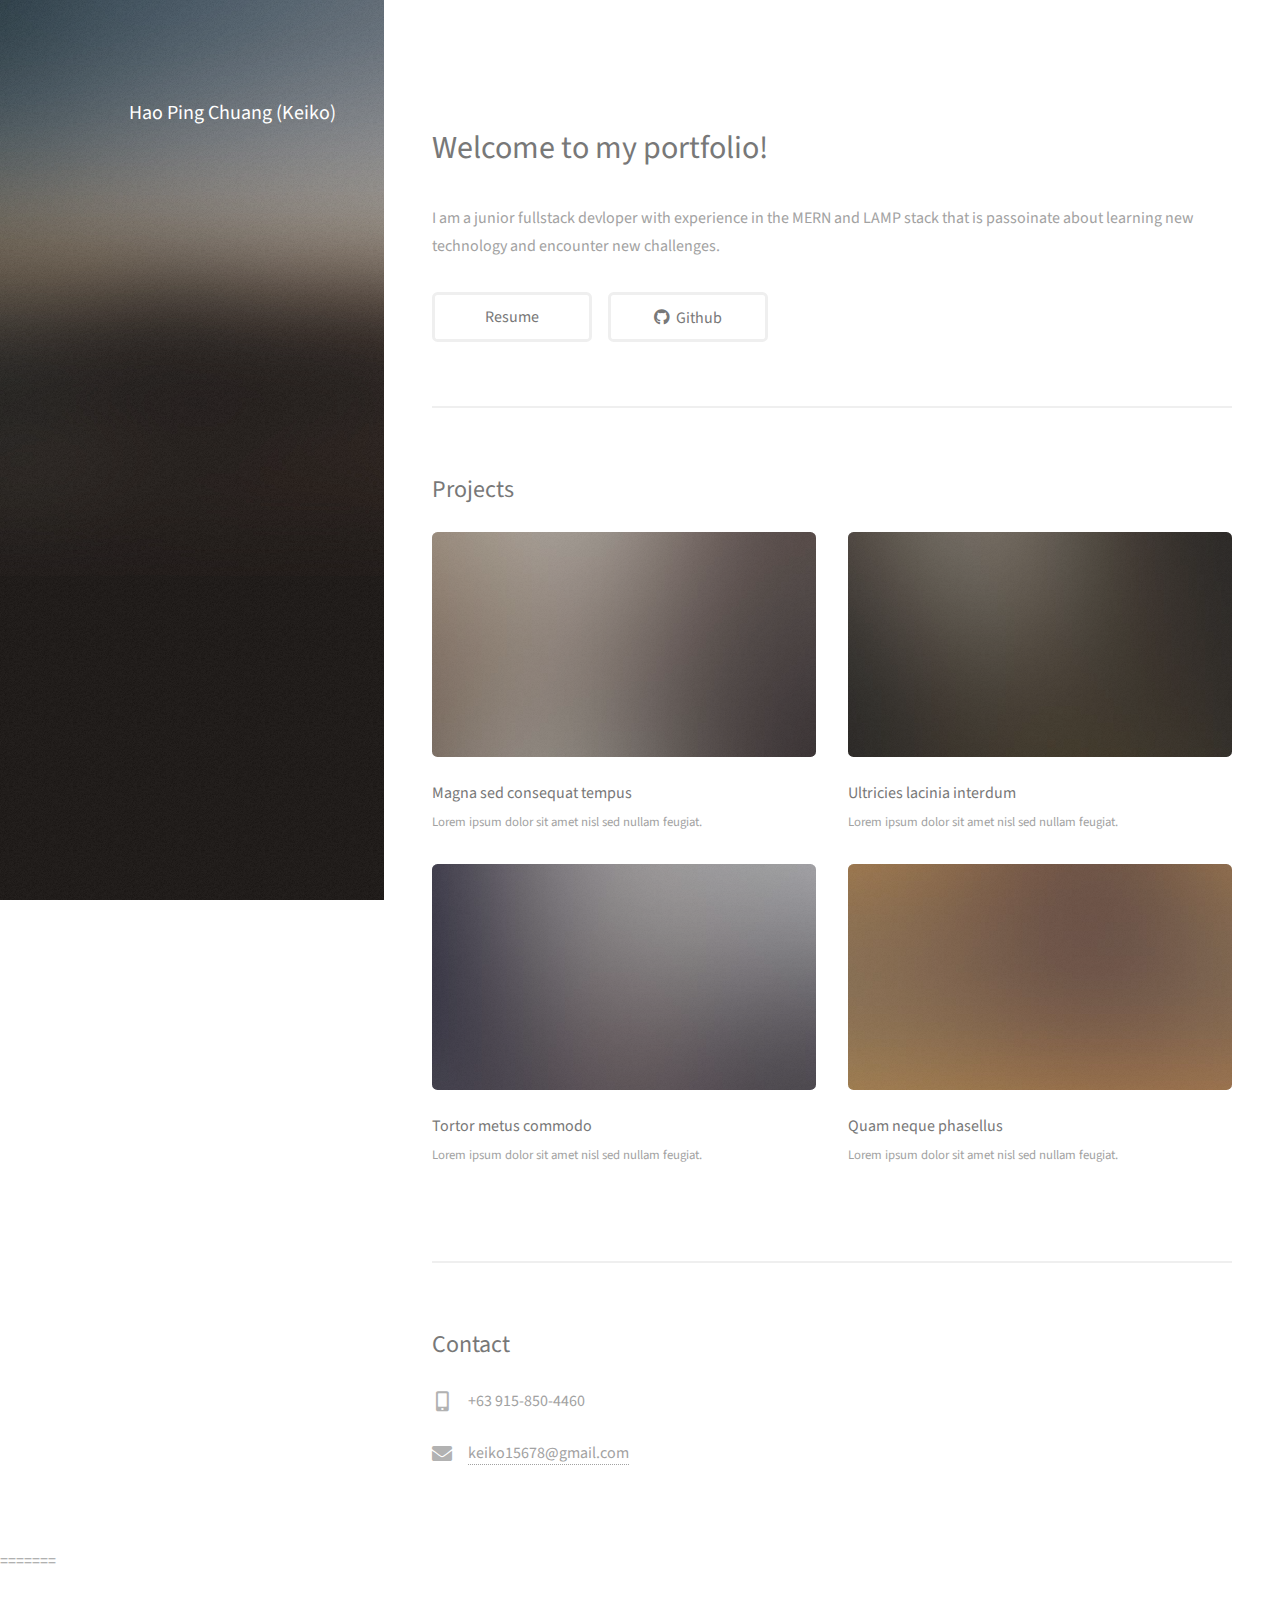
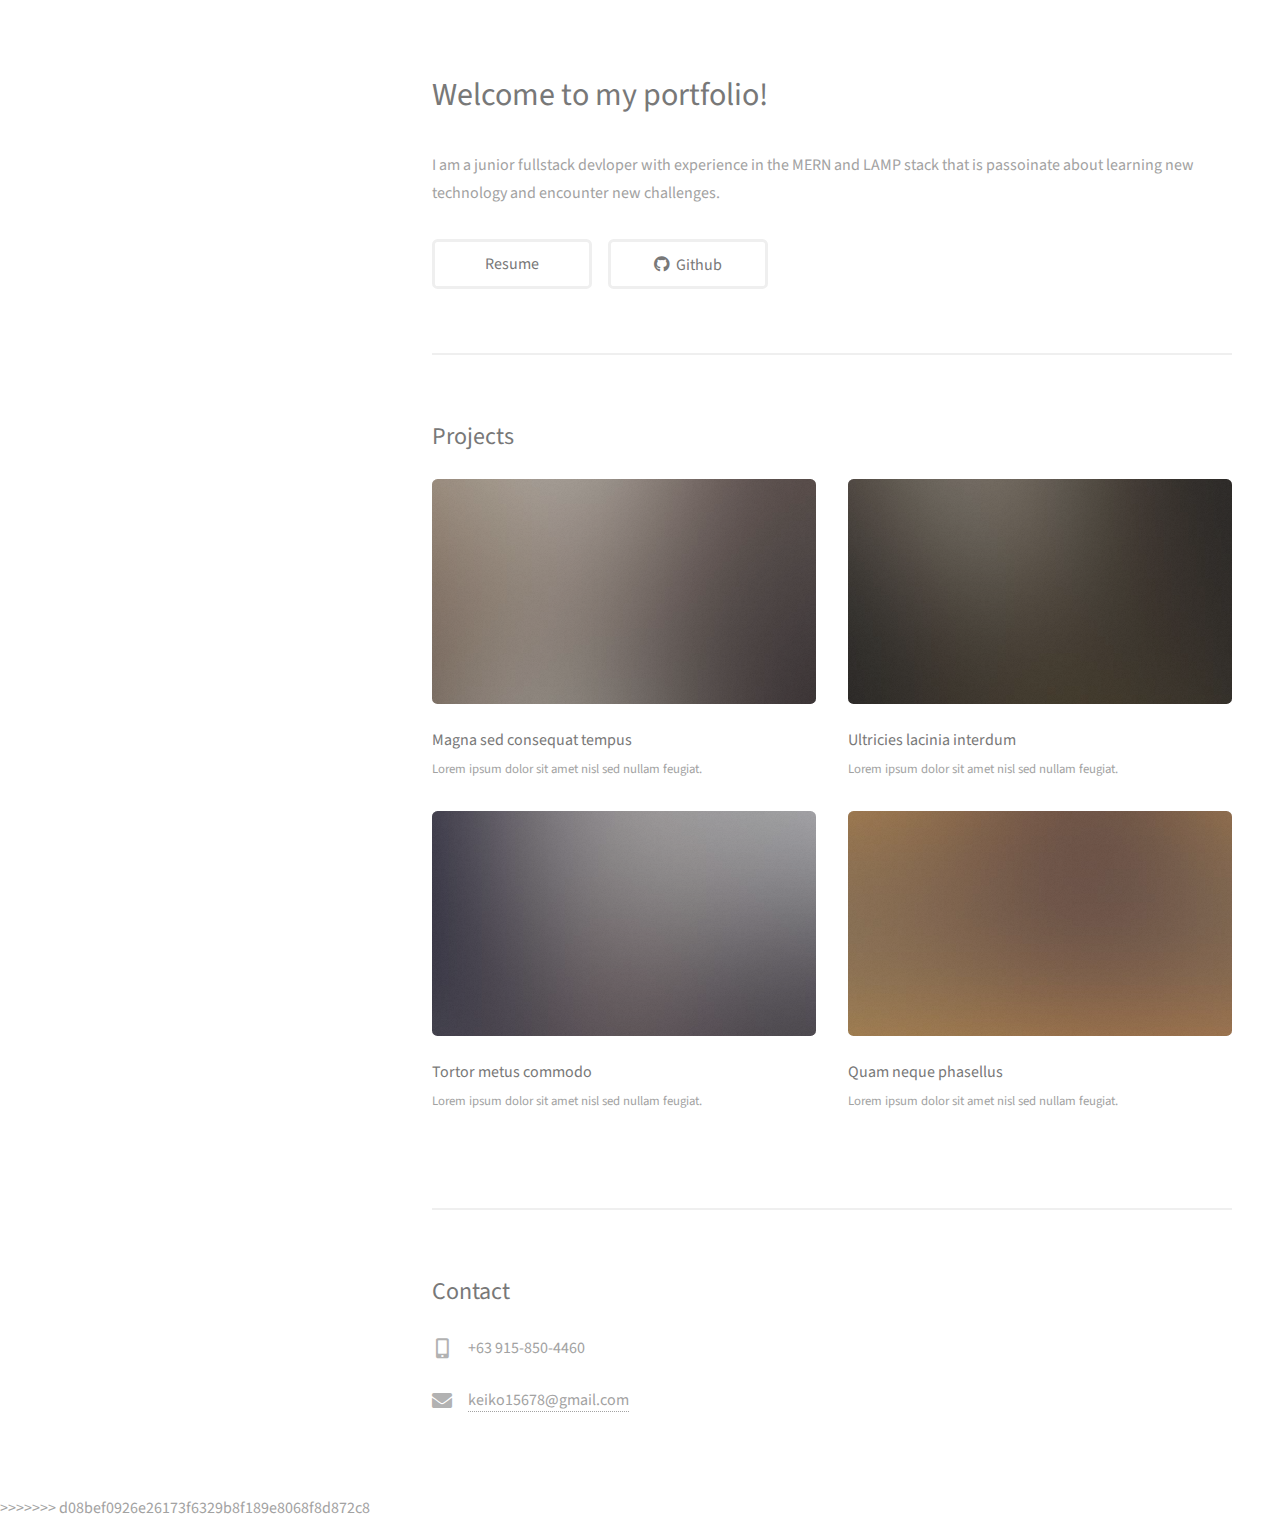
==== commit 23397325: "fixing unrelated history" ====
--- a/index.html
+++ b/index.html
@@ -1,3 +1,4 @@
+<<<<<<< HEAD
 <!DOCTYPE HTML>
 <!--
 	Strata by HTML5 UP
@@ -458,4 +459,466 @@
 			<script src="assets/js/main.js"></script>
 
 	</body>
+=======
+<!DOCTYPE HTML>
+<!--
+	Strata by HTML5 UP
+	html5up.net | @ajlkn
+	Free for personal and commercial use under the CCA 3.0 license (html5up.net/license)
+-->
+<html>
+	<head>
+		<title>My Portfolio</title>
+		<meta charset="utf-8" />
+		<meta name="viewport" content="width=device-width, initial-scale=1, user-scalable=no" />
+		<link rel="stylesheet" href="assets/css/main.css" />
+	</head>
+	<body class="is-preload">
+
+		<!-- Header -->
+			<header id="header">
+				<div class="inner">
+					<!--<a href="#" class="image avatar"><img src="images/avatar.jpg" alt="" /></a>-->
+					<h1><strong>Hao Ping Chuang (Keiko)</strong></h1>
+				</div>
+			</header>
+
+		<!-- Main -->
+			<div id="main">
+
+				<!-- One -->
+					<section id="one">
+						<header class="major">
+							<h2>Welcome to my portfolio!</h2>
+						</header>
+						<p>I am a junior fullstack devloper with experience in the MERN and LAMP stack that is passoinate about learning new technology and encounter new challenges.</p>
+						<ul class="actions">
+							<li><a href="#" class="button">Resume</a></li>
+							<li><a href="#" class="button"><span class="icon brands fa-github"></span>&nbsp;&nbsp;Github</a></li>
+						</ul>
+					</section>
+
+				<!-- Two -->
+					<section id="two">
+						<h2>Projects</h2>
+						<div class="row">
+							<article class="col-6 col-12-xsmall work-item">
+								<a href="images/fulls/01.jpg" class="image fit thumb"><img src="images/thumbs/01.jpg" alt="" /></a>
+								<h3>Magna sed consequat tempus</h3>
+								<p>Lorem ipsum dolor sit amet nisl sed nullam feugiat.</p>
+							</article>
+							<article class="col-6 col-12-xsmall work-item">
+								<a href="images/fulls/02.jpg" class="image fit thumb"><img src="images/thumbs/02.jpg" alt="" /></a>
+								<h3>Ultricies lacinia interdum</h3>
+								<p>Lorem ipsum dolor sit amet nisl sed nullam feugiat.</p>
+							</article>
+							<article class="col-6 col-12-xsmall work-item">
+								<a href="images/fulls/03.jpg" class="image fit thumb"><img src="images/thumbs/03.jpg" alt="" /></a>
+								<h3>Tortor metus commodo</h3>
+								<p>Lorem ipsum dolor sit amet nisl sed nullam feugiat.</p>
+							</article>
+							<article class="col-6 col-12-xsmall work-item">
+								<a href="images/fulls/04.jpg" class="image fit thumb"><img src="images/thumbs/04.jpg" alt="" /></a>
+								<h3>Quam neque phasellus</h3>
+								<p>Lorem ipsum dolor sit amet nisl sed nullam feugiat.</p>
+							</article>
+							<!--<article class="col-6 col-12-xsmall work-item">
+								<a href="images/fulls/05.jpg" class="image fit thumb"><img src="images/thumbs/05.jpg" alt="" /></a>
+								<h3>Nunc enim commodo aliquet</h3>
+								<p>Lorem ipsum dolor sit amet nisl sed nullam feugiat.</p>
+							</article>-->
+							<!--<article class="col-6 col-12-xsmall work-item">
+								<a href="images/fulls/06.jpg" class="image fit thumb"><img src="images/thumbs/06.jpg" alt="" /></a>
+								<h3>Risus ornare lacinia</h3>
+								<p>Lorem ipsum dolor sit amet nisl sed nullam feugiat.</p>
+							</article>-->
+						</div>
+						<ul class="actions">
+							<!--<li><a href="#" class="button">Full Portfolio</a></li>-->
+						</ul>
+					</section>
+
+				<!-- Three -->
+					<section id="three">
+						<h2>Contact</h2>
+						<!--<p>Accumsan pellentesque commodo blandit enim arcu non at amet id arcu magna. Accumsan orci faucibus id eu lorem semper nunc nisi lorem vulputate lorem neque lorem ipsum dolor.</p>-->
+						<div class="row">
+							<!--<div class="col-8 col-12-small">
+								<form method="post" action="#">
+									<div class="row gtr-uniform gtr-50">
+										<div class="col-6 col-12-xsmall"><input type="text" name="name" id="name" placeholder="Name" /></div>
+										<div class="col-6 col-12-xsmall"><input type="email" name="email" id="email" placeholder="Email" /></div>
+										<div class="col-12"><textarea name="message" id="message" placeholder="Message" rows="4"></textarea></div>
+									</div>
+								</form>
+								<ul class="actions">
+									<li><input type="submit" value="Send Message" /></li>
+								</ul>
+							</div>-->
+							<div class="col-4 col-12-small">
+								<ul class="labeled-icons">
+									<!--<li>
+										<h3 class="icon solid fa-home"><span class="label">Address</span></h3>
+										1234 Somewhere Rd.<br />
+										Nashville, TN 00000<br />
+										United States
+									</li>-->
+									<li>
+										<h3 class="icon solid fa-mobile-alt"><span class="label">Phone</span></h3>
+										+63 915-850-4460
+									</li>
+									<li>
+										<h3 class="icon solid fa-envelope"><span class="label">Email</span></h3>
+										<a href="#">keiko15678@gmail.com</a>
+									</li>
+								</ul>
+							</div>
+						</div>
+					</section>
+
+				<!-- Four -->
+				<!--
+					<section id="four">
+						<h2>Elements</h2>
+
+						<section>
+							<h4>Text</h4>
+							<p>This is <b>bold</b> and this is <strong>strong</strong>. This is <i>italic</i> and this is <em>emphasized</em>.
+							This is <sup>superscript</sup> text and this is <sub>subscript</sub> text.
+							This is <u>underlined</u> and this is code: <code>for (;;) { ... }</code>. Finally, <a href="#">this is a link</a>.</p>
+							<hr />
+							<header>
+								<h4>Heading with a Subtitle</h4>
+								<p>Lorem ipsum dolor sit amet nullam id egestas urna aliquam</p>
+							</header>
+							<p>Nunc lacinia ante nunc ac lobortis. Interdum adipiscing gravida odio porttitor sem non mi integer non faucibus ornare mi ut ante amet placerat aliquet. Volutpat eu sed ante lacinia sapien lorem accumsan varius montes viverra nibh in adipiscing blandit tempus accumsan.</p>
+							<header>
+								<h5>Heading with a Subtitle</h5>
+								<p>Lorem ipsum dolor sit amet nullam id egestas urna aliquam</p>
+							</header>
+							<p>Nunc lacinia ante nunc ac lobortis. Interdum adipiscing gravida odio porttitor sem non mi integer non faucibus ornare mi ut ante amet placerat aliquet. Volutpat eu sed ante lacinia sapien lorem accumsan varius montes viverra nibh in adipiscing blandit tempus accumsan.</p>
+							<hr />
+							<h2>Heading Level 2</h2>
+							<h3>Heading Level 3</h3>
+							<h4>Heading Level 4</h4>
+							<h5>Heading Level 5</h5>
+							<h6>Heading Level 6</h6>
+							<hr />
+							<h5>Blockquote</h5>
+							<blockquote>Fringilla nisl. Donec accumsan interdum nisi, quis tincidunt felis sagittis eget tempus euismod. Vestibulum ante ipsum primis in faucibus vestibulum. Blandit adipiscing eu felis iaculis volutpat ac adipiscing accumsan faucibus. Vestibulum ante ipsum primis in faucibus lorem ipsum dolor sit amet nullam adipiscing eu felis.</blockquote>
+							<h5>Preformatted</h5>
+							<pre><code>i = 0;
+
+while (!deck.isInOrder()) {
+print 'Iteration ' + i;
+deck.shuffle();
+i++;
+}
+
+print 'It took ' + i + ' iterations to sort the deck.';</code></pre>
+						</section>
+
+						<section>
+							<h4>Lists</h4>
+							<div class="row">
+								<div class="col-6 col-12-xsmall">
+									<h5>Unordered</h5>
+									<ul>
+										<li>Dolor pulvinar etiam magna etiam.</li>
+										<li>Sagittis adipiscing lorem eleifend.</li>
+										<li>Felis enim feugiat dolore viverra.</li>
+									</ul>
+									<h5>Alternate</h5>
+									<ul class="alt">
+										<li>Dolor pulvinar etiam magna etiam.</li>
+										<li>Sagittis adipiscing lorem eleifend.</li>
+										<li>Felis enim feugiat dolore viverra.</li>
+									</ul>
+								</div>
+								<div class="col-6 col-12-xsmall">
+									<h5>Ordered</h5>
+									<ol>
+										<li>Dolor pulvinar etiam magna etiam.</li>
+										<li>Etiam vel felis at lorem sed viverra.</li>
+										<li>Felis enim feugiat dolore viverra.</li>
+										<li>Dolor pulvinar etiam magna etiam.</li>
+										<li>Etiam vel felis at lorem sed viverra.</li>
+										<li>Felis enim feugiat dolore viverra.</li>
+									</ol>
+									<h5>Icons</h5>
+									<ul class="icons">
+										<li><a href="#" class="icon brands fa-twitter"><span class="label">Twitter</span></a></li>
+										<li><a href="#" class="icon brands fa-facebook-f"><span class="label">Facebook</span></a></li>
+										<li><a href="#" class="icon brands fa-instagram"><span class="label">Instagram</span></a></li>
+										<li><a href="#" class="icon brands fa-github"><span class="label">Github</span></a></li>
+										<li><a href="#" class="icon brands fa-dribbble"><span class="label">Dribbble</span></a></li>
+										<li><a href="#" class="icon brands fa-tumblr"><span class="label">Tumblr</span></a></li>
+									</ul>
+								</div>
+							</div>
+							<h5>Actions</h5>
+							<ul class="actions">
+								<li><a href="#" class="button primary">Default</a></li>
+								<li><a href="#" class="button">Default</a></li>
+							</ul>
+							<ul class="actions small">
+								<li><a href="#" class="button primary small">Small</a></li>
+								<li><a href="#" class="button small">Small</a></li>
+							</ul>
+							<div class="row">
+								<div class="col-6 col-12-small">
+									<ul class="actions stacked">
+										<li><a href="#" class="button primary">Default</a></li>
+										<li><a href="#" class="button">Default</a></li>
+									</ul>
+								</div>
+								<div class="col-6 col-12-small">
+									<ul class="actions stacked">
+										<li><a href="#" class="button primary small">Small</a></li>
+										<li><a href="#" class="button small">Small</a></li>
+									</ul>
+								</div>
+								<div class="col-6 col-12-small">
+									<ul class="actions stacked">
+										<li><a href="#" class="button primary fit">Default</a></li>
+										<li><a href="#" class="button fit">Default</a></li>
+									</ul>
+								</div>
+								<div class="col-6 col-12-small">
+									<ul class="actions stacked">
+										<li><a href="#" class="button primary small fit">Small</a></li>
+										<li><a href="#" class="button small fit">Small</a></li>
+									</ul>
+								</div>
+							</div>
+						</section>
+
+						<section>
+							<h4>Table</h4>
+							<h5>Default</h5>
+							<div class="table-wrapper">
+								<table>
+									<thead>
+										<tr>
+											<th>Name</th>
+											<th>Description</th>
+											<th>Price</th>
+										</tr>
+									</thead>
+									<tbody>
+										<tr>
+											<td>Item One</td>
+											<td>Ante turpis integer aliquet porttitor.</td>
+											<td>29.99</td>
+										</tr>
+										<tr>
+											<td>Item Two</td>
+											<td>Vis ac commodo adipiscing arcu aliquet.</td>
+											<td>19.99</td>
+										</tr>
+										<tr>
+											<td>Item Three</td>
+											<td> Morbi faucibus arcu accumsan lorem.</td>
+											<td>29.99</td>
+										</tr>
+										<tr>
+											<td>Item Four</td>
+											<td>Vitae integer tempus condimentum.</td>
+											<td>19.99</td>
+										</tr>
+										<tr>
+											<td>Item Five</td>
+											<td>Ante turpis integer aliquet porttitor.</td>
+											<td>29.99</td>
+										</tr>
+									</tbody>
+									<tfoot>
+										<tr>
+											<td colspan="2"></td>
+											<td>100.00</td>
+										</tr>
+									</tfoot>
+								</table>
+							</div>
+
+							<h5>Alternate</h5>
+							<div class="table-wrapper">
+								<table class="alt">
+									<thead>
+										<tr>
+											<th>Name</th>
+											<th>Description</th>
+											<th>Price</th>
+										</tr>
+									</thead>
+									<tbody>
+										<tr>
+											<td>Item One</td>
+											<td>Ante turpis integer aliquet porttitor.</td>
+											<td>29.99</td>
+										</tr>
+										<tr>
+											<td>Item Two</td>
+											<td>Vis ac commodo adipiscing arcu aliquet.</td>
+											<td>19.99</td>
+										</tr>
+										<tr>
+											<td>Item Three</td>
+											<td> Morbi faucibus arcu accumsan lorem.</td>
+											<td>29.99</td>
+										</tr>
+										<tr>
+											<td>Item Four</td>
+											<td>Vitae integer tempus condimentum.</td>
+											<td>19.99</td>
+										</tr>
+										<tr>
+											<td>Item Five</td>
+											<td>Ante turpis integer aliquet porttitor.</td>
+											<td>29.99</td>
+										</tr>
+									</tbody>
+									<tfoot>
+										<tr>
+											<td colspan="2"></td>
+											<td>100.00</td>
+										</tr>
+									</tfoot>
+								</table>
+							</div>
+						</section>
+
+						<section>
+							<h4>Buttons</h4>
+							<ul class="actions">
+								<li><a href="#" class="button primary">Primary</a></li>
+								<li><a href="#" class="button">Default</a></li>
+							</ul>
+							<ul class="actions">
+								<li><a href="#" class="button large">Large</a></li>
+								<li><a href="#" class="button">Default</a></li>
+								<li><a href="#" class="button small">Small</a></li>
+							</ul>
+							<ul class="actions fit">
+								<li><a href="#" class="button primary fit">Fit</a></li>
+								<li><a href="#" class="button fit">Fit</a></li>
+							</ul>
+							<ul class="actions fit small">
+								<li><a href="#" class="button primary fit small">Fit + Small</a></li>
+								<li><a href="#" class="button fit small">Fit + Small</a></li>
+							</ul>
+							<ul class="actions">
+								<li><a href="#" class="button primary icon solid fa-download">Icon</a></li>
+								<li><a href="#" class="button icon solid fa-download">Icon</a></li>
+							</ul>
+							<ul class="actions">
+								<li><span class="button primary disabled">Primary</span></li>
+								<li><span class="button disabled">Default</span></li>
+							</ul>
+						</section>
+
+						<section>
+							<h4>Form</h4>
+							<form method="post" action="#">
+								<div class="row gtr-uniform gtr-50">
+									<div class="col-6 col-12-xsmall">
+										<input type="text" name="demo-name" id="demo-name" value="" placeholder="Name" />
+									</div>
+									<div class="col-6 col-12-xsmall">
+										<input type="email" name="demo-email" id="demo-email" value="" placeholder="Email" />
+									</div>
+									<div class="col-12">
+										<select name="demo-category" id="demo-category">
+											<option value="">- Category -</option>
+											<option value="1">Manufacturing</option>
+											<option value="1">Shipping</option>
+											<option value="1">Administration</option>
+											<option value="1">Human Resources</option>
+										</select>
+									</div>
+									<div class="col-4 col-12-small">
+										<input type="radio" id="demo-priority-low" name="demo-priority" checked>
+										<label for="demo-priority-low">Low Priority</label>
+									</div>
+									<div class="col-4 col-12-small">
+										<input type="radio" id="demo-priority-normal" name="demo-priority">
+										<label for="demo-priority-normal">Normal Priority</label>
+									</div>
+									<div class="col-4 col-12-small">
+										<input type="radio" id="demo-priority-high" name="demo-priority">
+										<label for="demo-priority-high">High Priority</label>
+									</div>
+									<div class="col-6 col-12-small">
+										<input type="checkbox" id="demo-copy" name="demo-copy">
+										<label for="demo-copy">Email me a copy of this message</label>
+									</div>
+									<div class="col-6 col-12-small">
+										<input type="checkbox" id="demo-human" name="demo-human" checked>
+										<label for="demo-human">I am a human and not a robot</label>
+									</div>
+									<div class="col-12">
+										<textarea name="demo-message" id="demo-message" placeholder="Enter your message" rows="6"></textarea>
+									</div>
+									<div class="col-12">
+										<ul class="actions">
+											<li><input type="submit" value="Send Message" class="primary" /></li>
+											<li><input type="reset" value="Reset" /></li>
+										</ul>
+									</div>
+								</div>
+							</form>
+						</section>
+
+						<section>
+							<h4>Image</h4>
+							<h5>Fit</h5>
+							<div class="box alt">
+								<div class="row gtr-50 gtr-uniform">
+									<div class="col-12"><span class="image fit"><img src="images/fulls/05.jpg" alt="" /></span></div>
+									<div class="col-4"><span class="image fit"><img src="images/thumbs/01.jpg" alt="" /></span></div>
+									<div class="col-4"><span class="image fit"><img src="images/thumbs/02.jpg" alt="" /></span></div>
+									<div class="col-4"><span class="image fit"><img src="images/thumbs/03.jpg" alt="" /></span></div>
+									<div class="col-4"><span class="image fit"><img src="images/thumbs/04.jpg" alt="" /></span></div>
+									<div class="col-4"><span class="image fit"><img src="images/thumbs/05.jpg" alt="" /></span></div>
+									<div class="col-4"><span class="image fit"><img src="images/thumbs/06.jpg" alt="" /></span></div>
+									<div class="col-4"><span class="image fit"><img src="images/thumbs/03.jpg" alt="" /></span></div>
+									<div class="col-4"><span class="image fit"><img src="images/thumbs/02.jpg" alt="" /></span></div>
+									<div class="col-4"><span class="image fit"><img src="images/thumbs/01.jpg" alt="" /></span></div>
+								</div>
+							</div>
+							<h5>Left &amp; Right</h5>
+							<p><span class="image left"><img src="images/avatar.jpg" alt="" /></span>Fringilla nisl. Donec accumsan interdum nisi, quis tincidunt felis sagittis eget. tempus euismod. Vestibulum ante ipsum primis in faucibus vestibulum. Blandit adipiscing eu felis iaculis volutpat ac adipiscing accumsan eu faucibus. Integer ac pellentesque praesent tincidunt felis sagittis eget. tempus euismod. Vestibulum ante ipsum primis in faucibus vestibulum. Blandit adipiscing eu felis iaculis volutpat ac adipiscing accumsan eu faucibus. Integer ac pellentesque praesent. Donec accumsan interdum nisi, quis tincidunt felis sagittis eget. tempus euismod. Vestibulum ante ipsum primis in faucibus vestibulum. Blandit adipiscing eu felis iaculis volutpat ac adipiscing accumsan eu faucibus. Integer ac pellentesque praesent tincidunt felis sagittis eget. tempus euismod. Vestibulum ante ipsum primis in faucibus vestibulum. Blandit adipiscing eu felis iaculis volutpat ac adipiscing accumsan eu faucibus. Integer ac pellentesque praesent.</p>
+							<p><span class="image right"><img src="images/avatar.jpg" alt="" /></span>Fringilla nisl. Donec accumsan interdum nisi, quis tincidunt felis sagittis eget. tempus euismod. Vestibulum ante ipsum primis in faucibus vestibulum. Blandit adipiscing eu felis iaculis volutpat ac adipiscing accumsan eu faucibus. Integer ac pellentesque praesent tincidunt felis sagittis eget. tempus euismod. Vestibulum ante ipsum primis in faucibus vestibulum. Blandit adipiscing eu felis iaculis volutpat ac adipiscing accumsan eu faucibus. Integer ac pellentesque praesent. Donec accumsan interdum nisi, quis tincidunt felis sagittis eget. tempus euismod. Vestibulum ante ipsum primis in faucibus vestibulum. Blandit adipiscing eu felis iaculis volutpat ac adipiscing accumsan eu faucibus. Integer ac pellentesque praesent tincidunt felis sagittis eget. tempus euismod. Vestibulum ante ipsum primis in faucibus vestibulum. Blandit adipiscing eu felis iaculis volutpat ac adipiscing accumsan eu faucibus. Integer ac pellentesque praesent.</p>
+						</section>
+
+					</section>
+				-->
+
+			</div>
+
+		<!-- Footer -->
+			<footer id="footer">
+				<div class="inner">
+					<!--<ul class="icons">
+						<li><a href="#" class="icon brands fa-twitter"><span class="label">Twitter</span></a></li>
+						<li><a href="#" class="icon brands fa-github"><span class="label">Github</span></a></li>
+						<li><a href="#" class="icon brands fa-dribbble"><span class="label">Dribbble</span></a></li>
+						<li><a href="#" class="icon solid fa-envelope"><span class="label">Email</span></a></li>
+					</ul>-->
+					<!--<ul class="copyright">
+						<li>&copy; Untitled</li><li>Design: <a href="http://html5up.net">HTML5 UP</a></li>
+					</ul>-->
+				</div>
+			</footer>
+
+		<!-- Scripts -->
+			<script src="assets/js/jquery.min.js"></script>
+			<script src="assets/js/jquery.poptrox.min.js"></script>
+			<script src="assets/js/browser.min.js"></script>
+			<script src="assets/js/breakpoints.min.js"></script>
+			<script src="assets/js/util.js"></script>
+			<script src="assets/js/main.js"></script>
+
+	</body>
+>>>>>>> d08bef0926e26173f6329b8f189e8068f8d872c8
 </html>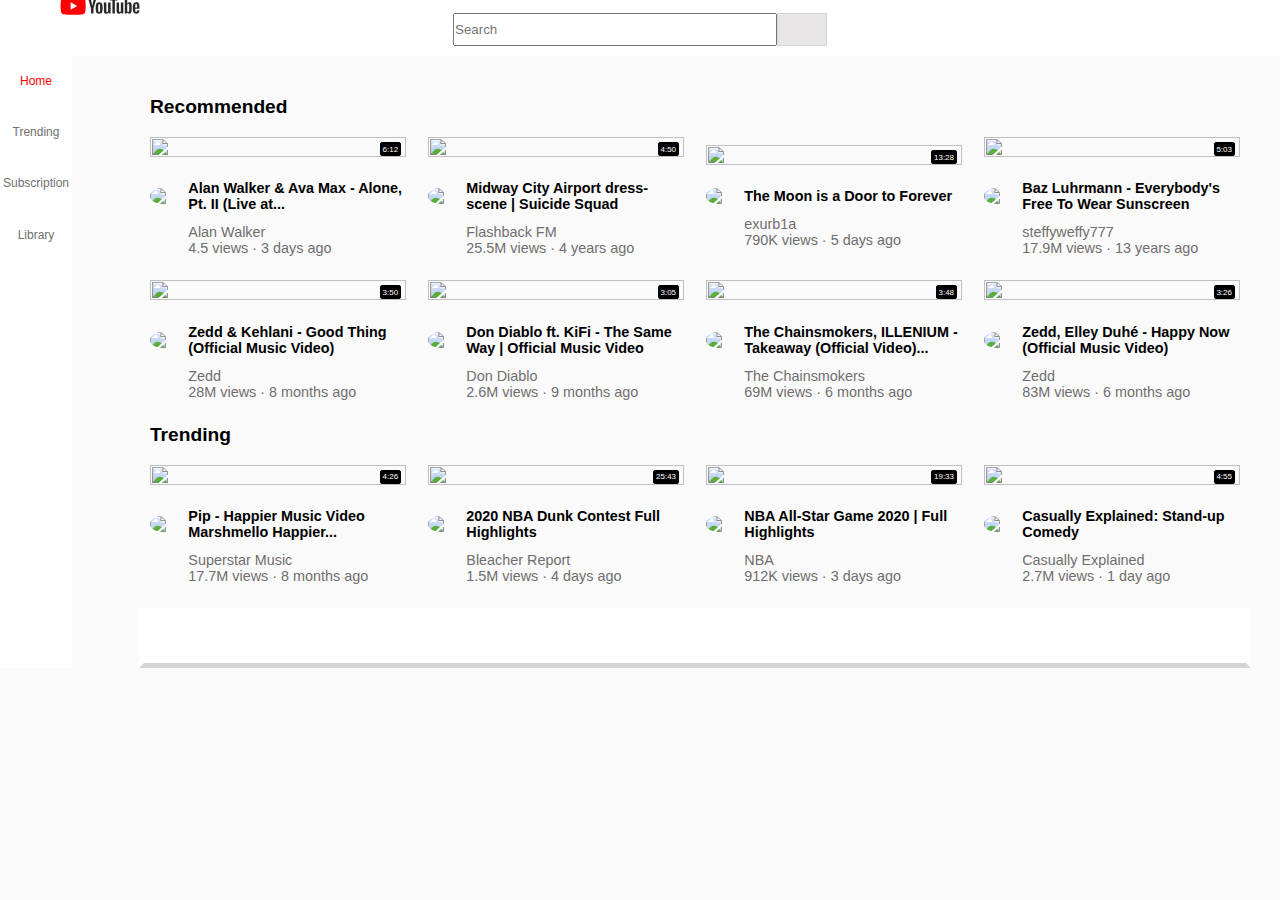
==== commit 87eebc9e: "fixing path issue" ====
--- a/index.html
+++ b/index.html
@@ -1,924 +1,442 @@
-<<<<<<< HEAD
-<!DOCTYPE HTML>
-<!--
-	Strata by HTML5 UP
-	html5up.net | @ajlkn
-	Free for personal and commercial use under the CCA 3.0 license (html5up.net/license)
--->
-<html>
-	<head>
-		<title>My Portfolio</title>
-		<meta charset="utf-8" />
-		<meta name="viewport" content="width=device-width, initial-scale=1, user-scalable=no" />
-		<link rel="stylesheet" href="assets/css/main.css" />
-	</head>
-	<body class="is-preload">
-
-		<!-- Header -->
-			<header id="header">
-				<div class="inner">
-					<!--<a href="#" class="image avatar"><img src="images/avatar.jpg" alt="" /></a>-->
-					<h1><strong>Hao Ping Chuang (Keiko)</strong></h1>
-				</div>
-			</header>
-
-		<!-- Main -->
-			<div id="main">
-
-				<!-- One -->
-					<section id="one">
-						<header class="major">
-							<h2>Welcome to my portfolio!</h2>
-						</header>
-						<p>I am a junior fullstack devloper with experience in the MERN and LAMP stack that is passoinate about learning new technology and encounter new challenges.</p>
-						<ul class="actions">
-							<li><a href="#" class="button">Resume</a></li>
-							<li><a href="#" class="button"><span class="icon brands fa-github"></span>&nbsp;&nbsp;Github</a></li>
-						</ul>
-					</section>
-
-				<!-- Two -->
-					<section id="two">
-						<h2>Projects</h2>
-						<div class="row">
-							<article class="col-6 col-12-xsmall work-item">
-								<a href="images/fulls/01.jpg" class="image fit thumb"><img src="images/thumbs/01.jpg" alt="" /></a>
-								<h3>Magna sed consequat tempus</h3>
-								<p>Lorem ipsum dolor sit amet nisl sed nullam feugiat.</p>
-							</article>
-							<article class="col-6 col-12-xsmall work-item">
-								<a href="images/fulls/02.jpg" class="image fit thumb"><img src="images/thumbs/02.jpg" alt="" /></a>
-								<h3>Ultricies lacinia interdum</h3>
-								<p>Lorem ipsum dolor sit amet nisl sed nullam feugiat.</p>
-							</article>
-							<article class="col-6 col-12-xsmall work-item">
-								<a href="images/fulls/03.jpg" class="image fit thumb"><img src="images/thumbs/03.jpg" alt="" /></a>
-								<h3>Tortor metus commodo</h3>
-								<p>Lorem ipsum dolor sit amet nisl sed nullam feugiat.</p>
-							</article>
-							<article class="col-6 col-12-xsmall work-item">
-								<a href="images/fulls/04.jpg" class="image fit thumb"><img src="images/thumbs/04.jpg" alt="" /></a>
-								<h3>Quam neque phasellus</h3>
-								<p>Lorem ipsum dolor sit amet nisl sed nullam feugiat.</p>
-							</article>
-							<!--<article class="col-6 col-12-xsmall work-item">
-								<a href="images/fulls/05.jpg" class="image fit thumb"><img src="images/thumbs/05.jpg" alt="" /></a>
-								<h3>Nunc enim commodo aliquet</h3>
-								<p>Lorem ipsum dolor sit amet nisl sed nullam feugiat.</p>
-							</article>-->
-							<!--<article class="col-6 col-12-xsmall work-item">
-								<a href="images/fulls/06.jpg" class="image fit thumb"><img src="images/thumbs/06.jpg" alt="" /></a>
-								<h3>Risus ornare lacinia</h3>
-								<p>Lorem ipsum dolor sit amet nisl sed nullam feugiat.</p>
-							</article>-->
-						</div>
-						<ul class="actions">
-							<!--<li><a href="#" class="button">Full Portfolio</a></li>-->
-						</ul>
-					</section>
-
-				<!-- Three -->
-					<section id="three">
-						<h2>Contact</h2>
-						<!--<p>Accumsan pellentesque commodo blandit enim arcu non at amet id arcu magna. Accumsan orci faucibus id eu lorem semper nunc nisi lorem vulputate lorem neque lorem ipsum dolor.</p>-->
-						<div class="row">
-							<!--<div class="col-8 col-12-small">
-								<form method="post" action="#">
-									<div class="row gtr-uniform gtr-50">
-										<div class="col-6 col-12-xsmall"><input type="text" name="name" id="name" placeholder="Name" /></div>
-										<div class="col-6 col-12-xsmall"><input type="email" name="email" id="email" placeholder="Email" /></div>
-										<div class="col-12"><textarea name="message" id="message" placeholder="Message" rows="4"></textarea></div>
-									</div>
-								</form>
-								<ul class="actions">
-									<li><input type="submit" value="Send Message" /></li>
-								</ul>
-							</div>-->
-							<div class="col-4 col-12-small">
-								<ul class="labeled-icons">
-									<!--<li>
-										<h3 class="icon solid fa-home"><span class="label">Address</span></h3>
-										1234 Somewhere Rd.<br />
-										Nashville, TN 00000<br />
-										United States
-									</li>-->
-									<li>
-										<h3 class="icon solid fa-mobile-alt"><span class="label">Phone</span></h3>
-										+63 915-850-4460
-									</li>
-									<li>
-										<h3 class="icon solid fa-envelope"><span class="label">Email</span></h3>
-										<a href="#">keiko15678@gmail.com</a>
-									</li>
-								</ul>
-							</div>
-						</div>
-					</section>
-
-				<!-- Four -->
-				<!--
-					<section id="four">
-						<h2>Elements</h2>
-
-						<section>
-							<h4>Text</h4>
-							<p>This is <b>bold</b> and this is <strong>strong</strong>. This is <i>italic</i> and this is <em>emphasized</em>.
-							This is <sup>superscript</sup> text and this is <sub>subscript</sub> text.
-							This is <u>underlined</u> and this is code: <code>for (;;) { ... }</code>. Finally, <a href="#">this is a link</a>.</p>
-							<hr />
-							<header>
-								<h4>Heading with a Subtitle</h4>
-								<p>Lorem ipsum dolor sit amet nullam id egestas urna aliquam</p>
-							</header>
-							<p>Nunc lacinia ante nunc ac lobortis. Interdum adipiscing gravida odio porttitor sem non mi integer non faucibus ornare mi ut ante amet placerat aliquet. Volutpat eu sed ante lacinia sapien lorem accumsan varius montes viverra nibh in adipiscing blandit tempus accumsan.</p>
-							<header>
-								<h5>Heading with a Subtitle</h5>
-								<p>Lorem ipsum dolor sit amet nullam id egestas urna aliquam</p>
-							</header>
-							<p>Nunc lacinia ante nunc ac lobortis. Interdum adipiscing gravida odio porttitor sem non mi integer non faucibus ornare mi ut ante amet placerat aliquet. Volutpat eu sed ante lacinia sapien lorem accumsan varius montes viverra nibh in adipiscing blandit tempus accumsan.</p>
-							<hr />
-							<h2>Heading Level 2</h2>
-							<h3>Heading Level 3</h3>
-							<h4>Heading Level 4</h4>
-							<h5>Heading Level 5</h5>
-							<h6>Heading Level 6</h6>
-							<hr />
-							<h5>Blockquote</h5>
-							<blockquote>Fringilla nisl. Donec accumsan interdum nisi, quis tincidunt felis sagittis eget tempus euismod. Vestibulum ante ipsum primis in faucibus vestibulum. Blandit adipiscing eu felis iaculis volutpat ac adipiscing accumsan faucibus. Vestibulum ante ipsum primis in faucibus lorem ipsum dolor sit amet nullam adipiscing eu felis.</blockquote>
-							<h5>Preformatted</h5>
-							<pre><code>i = 0;
-
-while (!deck.isInOrder()) {
-print 'Iteration ' + i;
-deck.shuffle();
-i++;
-}
-
-print 'It took ' + i + ' iterations to sort the deck.';</code></pre>
-						</section>
-
-						<section>
-							<h4>Lists</h4>
-							<div class="row">
-								<div class="col-6 col-12-xsmall">
-									<h5>Unordered</h5>
-									<ul>
-										<li>Dolor pulvinar etiam magna etiam.</li>
-										<li>Sagittis adipiscing lorem eleifend.</li>
-										<li>Felis enim feugiat dolore viverra.</li>
-									</ul>
-									<h5>Alternate</h5>
-									<ul class="alt">
-										<li>Dolor pulvinar etiam magna etiam.</li>
-										<li>Sagittis adipiscing lorem eleifend.</li>
-										<li>Felis enim feugiat dolore viverra.</li>
-									</ul>
-								</div>
-								<div class="col-6 col-12-xsmall">
-									<h5>Ordered</h5>
-									<ol>
-										<li>Dolor pulvinar etiam magna etiam.</li>
-										<li>Etiam vel felis at lorem sed viverra.</li>
-										<li>Felis enim feugiat dolore viverra.</li>
-										<li>Dolor pulvinar etiam magna etiam.</li>
-										<li>Etiam vel felis at lorem sed viverra.</li>
-										<li>Felis enim feugiat dolore viverra.</li>
-									</ol>
-									<h5>Icons</h5>
-									<ul class="icons">
-										<li><a href="#" class="icon brands fa-twitter"><span class="label">Twitter</span></a></li>
-										<li><a href="#" class="icon brands fa-facebook-f"><span class="label">Facebook</span></a></li>
-										<li><a href="#" class="icon brands fa-instagram"><span class="label">Instagram</span></a></li>
-										<li><a href="#" class="icon brands fa-github"><span class="label">Github</span></a></li>
-										<li><a href="#" class="icon brands fa-dribbble"><span class="label">Dribbble</span></a></li>
-										<li><a href="#" class="icon brands fa-tumblr"><span class="label">Tumblr</span></a></li>
-									</ul>
-								</div>
-							</div>
-							<h5>Actions</h5>
-							<ul class="actions">
-								<li><a href="#" class="button primary">Default</a></li>
-								<li><a href="#" class="button">Default</a></li>
-							</ul>
-							<ul class="actions small">
-								<li><a href="#" class="button primary small">Small</a></li>
-								<li><a href="#" class="button small">Small</a></li>
-							</ul>
-							<div class="row">
-								<div class="col-6 col-12-small">
-									<ul class="actions stacked">
-										<li><a href="#" class="button primary">Default</a></li>
-										<li><a href="#" class="button">Default</a></li>
-									</ul>
-								</div>
-								<div class="col-6 col-12-small">
-									<ul class="actions stacked">
-										<li><a href="#" class="button primary small">Small</a></li>
-										<li><a href="#" class="button small">Small</a></li>
-									</ul>
-								</div>
-								<div class="col-6 col-12-small">
-									<ul class="actions stacked">
-										<li><a href="#" class="button primary fit">Default</a></li>
-										<li><a href="#" class="button fit">Default</a></li>
-									</ul>
-								</div>
-								<div class="col-6 col-12-small">
-									<ul class="actions stacked">
-										<li><a href="#" class="button primary small fit">Small</a></li>
-										<li><a href="#" class="button small fit">Small</a></li>
-									</ul>
-								</div>
-							</div>
-						</section>
-
-						<section>
-							<h4>Table</h4>
-							<h5>Default</h5>
-							<div class="table-wrapper">
-								<table>
-									<thead>
-										<tr>
-											<th>Name</th>
-											<th>Description</th>
-											<th>Price</th>
-										</tr>
-									</thead>
-									<tbody>
-										<tr>
-											<td>Item One</td>
-											<td>Ante turpis integer aliquet porttitor.</td>
-											<td>29.99</td>
-										</tr>
-										<tr>
-											<td>Item Two</td>
-											<td>Vis ac commodo adipiscing arcu aliquet.</td>
-											<td>19.99</td>
-										</tr>
-										<tr>
-											<td>Item Three</td>
-											<td> Morbi faucibus arcu accumsan lorem.</td>
-											<td>29.99</td>
-										</tr>
-										<tr>
-											<td>Item Four</td>
-											<td>Vitae integer tempus condimentum.</td>
-											<td>19.99</td>
-										</tr>
-										<tr>
-											<td>Item Five</td>
-											<td>Ante turpis integer aliquet porttitor.</td>
-											<td>29.99</td>
-										</tr>
-									</tbody>
-									<tfoot>
-										<tr>
-											<td colspan="2"></td>
-											<td>100.00</td>
-										</tr>
-									</tfoot>
-								</table>
-							</div>
-
-							<h5>Alternate</h5>
-							<div class="table-wrapper">
-								<table class="alt">
-									<thead>
-										<tr>
-											<th>Name</th>
-											<th>Description</th>
-											<th>Price</th>
-										</tr>
-									</thead>
-									<tbody>
-										<tr>
-											<td>Item One</td>
-											<td>Ante turpis integer aliquet porttitor.</td>
-											<td>29.99</td>
-										</tr>
-										<tr>
-											<td>Item Two</td>
-											<td>Vis ac commodo adipiscing arcu aliquet.</td>
-											<td>19.99</td>
-										</tr>
-										<tr>
-											<td>Item Three</td>
-											<td> Morbi faucibus arcu accumsan lorem.</td>
-											<td>29.99</td>
-										</tr>
-										<tr>
-											<td>Item Four</td>
-											<td>Vitae integer tempus condimentum.</td>
-											<td>19.99</td>
-										</tr>
-										<tr>
-											<td>Item Five</td>
-											<td>Ante turpis integer aliquet porttitor.</td>
-											<td>29.99</td>
-										</tr>
-									</tbody>
-									<tfoot>
-										<tr>
-											<td colspan="2"></td>
-											<td>100.00</td>
-										</tr>
-									</tfoot>
-								</table>
-							</div>
-						</section>
-
-						<section>
-							<h4>Buttons</h4>
-							<ul class="actions">
-								<li><a href="#" class="button primary">Primary</a></li>
-								<li><a href="#" class="button">Default</a></li>
-							</ul>
-							<ul class="actions">
-								<li><a href="#" class="button large">Large</a></li>
-								<li><a href="#" class="button">Default</a></li>
-								<li><a href="#" class="button small">Small</a></li>
-							</ul>
-							<ul class="actions fit">
-								<li><a href="#" class="button primary fit">Fit</a></li>
-								<li><a href="#" class="button fit">Fit</a></li>
-							</ul>
-							<ul class="actions fit small">
-								<li><a href="#" class="button primary fit small">Fit + Small</a></li>
-								<li><a href="#" class="button fit small">Fit + Small</a></li>
-							</ul>
-							<ul class="actions">
-								<li><a href="#" class="button primary icon solid fa-download">Icon</a></li>
-								<li><a href="#" class="button icon solid fa-download">Icon</a></li>
-							</ul>
-							<ul class="actions">
-								<li><span class="button primary disabled">Primary</span></li>
-								<li><span class="button disabled">Default</span></li>
-							</ul>
-						</section>
-
-						<section>
-							<h4>Form</h4>
-							<form method="post" action="#">
-								<div class="row gtr-uniform gtr-50">
-									<div class="col-6 col-12-xsmall">
-										<input type="text" name="demo-name" id="demo-name" value="" placeholder="Name" />
-									</div>
-									<div class="col-6 col-12-xsmall">
-										<input type="email" name="demo-email" id="demo-email" value="" placeholder="Email" />
-									</div>
-									<div class="col-12">
-										<select name="demo-category" id="demo-category">
-											<option value="">- Category -</option>
-											<option value="1">Manufacturing</option>
-											<option value="1">Shipping</option>
-											<option value="1">Administration</option>
-											<option value="1">Human Resources</option>
-										</select>
-									</div>
-									<div class="col-4 col-12-small">
-										<input type="radio" id="demo-priority-low" name="demo-priority" checked>
-										<label for="demo-priority-low">Low Priority</label>
-									</div>
-									<div class="col-4 col-12-small">
-										<input type="radio" id="demo-priority-normal" name="demo-priority">
-										<label for="demo-priority-normal">Normal Priority</label>
-									</div>
-									<div class="col-4 col-12-small">
-										<input type="radio" id="demo-priority-high" name="demo-priority">
-										<label for="demo-priority-high">High Priority</label>
-									</div>
-									<div class="col-6 col-12-small">
-										<input type="checkbox" id="demo-copy" name="demo-copy">
-										<label for="demo-copy">Email me a copy of this message</label>
-									</div>
-									<div class="col-6 col-12-small">
-										<input type="checkbox" id="demo-human" name="demo-human" checked>
-										<label for="demo-human">I am a human and not a robot</label>
-									</div>
-									<div class="col-12">
-										<textarea name="demo-message" id="demo-message" placeholder="Enter your message" rows="6"></textarea>
-									</div>
-									<div class="col-12">
-										<ul class="actions">
-											<li><input type="submit" value="Send Message" class="primary" /></li>
-											<li><input type="reset" value="Reset" /></li>
-										</ul>
-									</div>
-								</div>
-							</form>
-						</section>
-
-						<section>
-							<h4>Image</h4>
-							<h5>Fit</h5>
-							<div class="box alt">
-								<div class="row gtr-50 gtr-uniform">
-									<div class="col-12"><span class="image fit"><img src="images/fulls/05.jpg" alt="" /></span></div>
-									<div class="col-4"><span class="image fit"><img src="images/thumbs/01.jpg" alt="" /></span></div>
-									<div class="col-4"><span class="image fit"><img src="images/thumbs/02.jpg" alt="" /></span></div>
-									<div class="col-4"><span class="image fit"><img src="images/thumbs/03.jpg" alt="" /></span></div>
-									<div class="col-4"><span class="image fit"><img src="images/thumbs/04.jpg" alt="" /></span></div>
-									<div class="col-4"><span class="image fit"><img src="images/thumbs/05.jpg" alt="" /></span></div>
-									<div class="col-4"><span class="image fit"><img src="images/thumbs/06.jpg" alt="" /></span></div>
-									<div class="col-4"><span class="image fit"><img src="images/thumbs/03.jpg" alt="" /></span></div>
-									<div class="col-4"><span class="image fit"><img src="images/thumbs/02.jpg" alt="" /></span></div>
-									<div class="col-4"><span class="image fit"><img src="images/thumbs/01.jpg" alt="" /></span></div>
-								</div>
-							</div>
-							<h5>Left &amp; Right</h5>
-							<p><span class="image left"><img src="images/avatar.jpg" alt="" /></span>Fringilla nisl. Donec accumsan interdum nisi, quis tincidunt felis sagittis eget. tempus euismod. Vestibulum ante ipsum primis in faucibus vestibulum. Blandit adipiscing eu felis iaculis volutpat ac adipiscing accumsan eu faucibus. Integer ac pellentesque praesent tincidunt felis sagittis eget. tempus euismod. Vestibulum ante ipsum primis in faucibus vestibulum. Blandit adipiscing eu felis iaculis volutpat ac adipiscing accumsan eu faucibus. Integer ac pellentesque praesent. Donec accumsan interdum nisi, quis tincidunt felis sagittis eget. tempus euismod. Vestibulum ante ipsum primis in faucibus vestibulum. Blandit adipiscing eu felis iaculis volutpat ac adipiscing accumsan eu faucibus. Integer ac pellentesque praesent tincidunt felis sagittis eget. tempus euismod. Vestibulum ante ipsum primis in faucibus vestibulum. Blandit adipiscing eu felis iaculis volutpat ac adipiscing accumsan eu faucibus. Integer ac pellentesque praesent.</p>
-							<p><span class="image right"><img src="images/avatar.jpg" alt="" /></span>Fringilla nisl. Donec accumsan interdum nisi, quis tincidunt felis sagittis eget. tempus euismod. Vestibulum ante ipsum primis in faucibus vestibulum. Blandit adipiscing eu felis iaculis volutpat ac adipiscing accumsan eu faucibus. Integer ac pellentesque praesent tincidunt felis sagittis eget. tempus euismod. Vestibulum ante ipsum primis in faucibus vestibulum. Blandit adipiscing eu felis iaculis volutpat ac adipiscing accumsan eu faucibus. Integer ac pellentesque praesent. Donec accumsan interdum nisi, quis tincidunt felis sagittis eget. tempus euismod. Vestibulum ante ipsum primis in faucibus vestibulum. Blandit adipiscing eu felis iaculis volutpat ac adipiscing accumsan eu faucibus. Integer ac pellentesque praesent tincidunt felis sagittis eget. tempus euismod. Vestibulum ante ipsum primis in faucibus vestibulum. Blandit adipiscing eu felis iaculis volutpat ac adipiscing accumsan eu faucibus. Integer ac pellentesque praesent.</p>
-						</section>
-
-					</section>
-				-->
-
-			</div>
-
-		<!-- Footer -->
-			<footer id="footer">
-				<div class="inner">
-					<!--<ul class="icons">
-						<li><a href="#" class="icon brands fa-twitter"><span class="label">Twitter</span></a></li>
-						<li><a href="#" class="icon brands fa-github"><span class="label">Github</span></a></li>
-						<li><a href="#" class="icon brands fa-dribbble"><span class="label">Dribbble</span></a></li>
-						<li><a href="#" class="icon solid fa-envelope"><span class="label">Email</span></a></li>
-					</ul>-->
-					<!--<ul class="copyright">
-						<li>&copy; Untitled</li><li>Design: <a href="http://html5up.net">HTML5 UP</a></li>
-					</ul>-->
-				</div>
-			</footer>
-
-		<!-- Scripts -->
-			<script src="assets/js/jquery.min.js"></script>
-			<script src="assets/js/jquery.poptrox.min.js"></script>
-			<script src="assets/js/browser.min.js"></script>
-			<script src="assets/js/breakpoints.min.js"></script>
-			<script src="assets/js/util.js"></script>
-			<script src="assets/js/main.js"></script>
-
-	</body>
-=======
-<!DOCTYPE HTML>
-<!--
-	Strata by HTML5 UP
-	html5up.net | @ajlkn
-	Free for personal and commercial use under the CCA 3.0 license (html5up.net/license)
--->
-<html>
-	<head>
-		<title>My Portfolio</title>
-		<meta charset="utf-8" />
-		<meta name="viewport" content="width=device-width, initial-scale=1, user-scalable=no" />
-		<link rel="stylesheet" href="assets/css/main.css" />
-	</head>
-	<body class="is-preload">
-
-		<!-- Header -->
-			<header id="header">
-				<div class="inner">
-					<!--<a href="#" class="image avatar"><img src="images/avatar.jpg" alt="" /></a>-->
-					<h1><strong>Hao Ping Chuang (Keiko)</strong></h1>
-				</div>
-			</header>
-
-		<!-- Main -->
-			<div id="main">
-
-				<!-- One -->
-					<section id="one">
-						<header class="major">
-							<h2>Welcome to my portfolio!</h2>
-						</header>
-						<p>I am a junior fullstack devloper with experience in the MERN and LAMP stack that is passoinate about learning new technology and encounter new challenges.</p>
-						<ul class="actions">
-							<li><a href="#" class="button">Resume</a></li>
-							<li><a href="#" class="button"><span class="icon brands fa-github"></span>&nbsp;&nbsp;Github</a></li>
-						</ul>
-					</section>
-
-				<!-- Two -->
-					<section id="two">
-						<h2>Projects</h2>
-						<div class="row">
-							<article class="col-6 col-12-xsmall work-item">
-								<a href="images/fulls/01.jpg" class="image fit thumb"><img src="images/thumbs/01.jpg" alt="" /></a>
-								<h3>Magna sed consequat tempus</h3>
-								<p>Lorem ipsum dolor sit amet nisl sed nullam feugiat.</p>
-							</article>
-							<article class="col-6 col-12-xsmall work-item">
-								<a href="images/fulls/02.jpg" class="image fit thumb"><img src="images/thumbs/02.jpg" alt="" /></a>
-								<h3>Ultricies lacinia interdum</h3>
-								<p>Lorem ipsum dolor sit amet nisl sed nullam feugiat.</p>
-							</article>
-							<article class="col-6 col-12-xsmall work-item">
-								<a href="images/fulls/03.jpg" class="image fit thumb"><img src="images/thumbs/03.jpg" alt="" /></a>
-								<h3>Tortor metus commodo</h3>
-								<p>Lorem ipsum dolor sit amet nisl sed nullam feugiat.</p>
-							</article>
-							<article class="col-6 col-12-xsmall work-item">
-								<a href="images/fulls/04.jpg" class="image fit thumb"><img src="images/thumbs/04.jpg" alt="" /></a>
-								<h3>Quam neque phasellus</h3>
-								<p>Lorem ipsum dolor sit amet nisl sed nullam feugiat.</p>
-							</article>
-							<!--<article class="col-6 col-12-xsmall work-item">
-								<a href="images/fulls/05.jpg" class="image fit thumb"><img src="images/thumbs/05.jpg" alt="" /></a>
-								<h3>Nunc enim commodo aliquet</h3>
-								<p>Lorem ipsum dolor sit amet nisl sed nullam feugiat.</p>
-							</article>-->
-							<!--<article class="col-6 col-12-xsmall work-item">
-								<a href="images/fulls/06.jpg" class="image fit thumb"><img src="images/thumbs/06.jpg" alt="" /></a>
-								<h3>Risus ornare lacinia</h3>
-								<p>Lorem ipsum dolor sit amet nisl sed nullam feugiat.</p>
-							</article>-->
-						</div>
-						<ul class="actions">
-							<!--<li><a href="#" class="button">Full Portfolio</a></li>-->
-						</ul>
-					</section>
-
-				<!-- Three -->
-					<section id="three">
-						<h2>Contact</h2>
-						<!--<p>Accumsan pellentesque commodo blandit enim arcu non at amet id arcu magna. Accumsan orci faucibus id eu lorem semper nunc nisi lorem vulputate lorem neque lorem ipsum dolor.</p>-->
-						<div class="row">
-							<!--<div class="col-8 col-12-small">
-								<form method="post" action="#">
-									<div class="row gtr-uniform gtr-50">
-										<div class="col-6 col-12-xsmall"><input type="text" name="name" id="name" placeholder="Name" /></div>
-										<div class="col-6 col-12-xsmall"><input type="email" name="email" id="email" placeholder="Email" /></div>
-										<div class="col-12"><textarea name="message" id="message" placeholder="Message" rows="4"></textarea></div>
-									</div>
-								</form>
-								<ul class="actions">
-									<li><input type="submit" value="Send Message" /></li>
-								</ul>
-							</div>-->
-							<div class="col-4 col-12-small">
-								<ul class="labeled-icons">
-									<!--<li>
-										<h3 class="icon solid fa-home"><span class="label">Address</span></h3>
-										1234 Somewhere Rd.<br />
-										Nashville, TN 00000<br />
-										United States
-									</li>-->
-									<li>
-										<h3 class="icon solid fa-mobile-alt"><span class="label">Phone</span></h3>
-										+63 915-850-4460
-									</li>
-									<li>
-										<h3 class="icon solid fa-envelope"><span class="label">Email</span></h3>
-										<a href="#">keiko15678@gmail.com</a>
-									</li>
-								</ul>
-							</div>
-						</div>
-					</section>
-
-				<!-- Four -->
-				<!--
-					<section id="four">
-						<h2>Elements</h2>
-
-						<section>
-							<h4>Text</h4>
-							<p>This is <b>bold</b> and this is <strong>strong</strong>. This is <i>italic</i> and this is <em>emphasized</em>.
-							This is <sup>superscript</sup> text and this is <sub>subscript</sub> text.
-							This is <u>underlined</u> and this is code: <code>for (;;) { ... }</code>. Finally, <a href="#">this is a link</a>.</p>
-							<hr />
-							<header>
-								<h4>Heading with a Subtitle</h4>
-								<p>Lorem ipsum dolor sit amet nullam id egestas urna aliquam</p>
-							</header>
-							<p>Nunc lacinia ante nunc ac lobortis. Interdum adipiscing gravida odio porttitor sem non mi integer non faucibus ornare mi ut ante amet placerat aliquet. Volutpat eu sed ante lacinia sapien lorem accumsan varius montes viverra nibh in adipiscing blandit tempus accumsan.</p>
-							<header>
-								<h5>Heading with a Subtitle</h5>
-								<p>Lorem ipsum dolor sit amet nullam id egestas urna aliquam</p>
-							</header>
-							<p>Nunc lacinia ante nunc ac lobortis. Interdum adipiscing gravida odio porttitor sem non mi integer non faucibus ornare mi ut ante amet placerat aliquet. Volutpat eu sed ante lacinia sapien lorem accumsan varius montes viverra nibh in adipiscing blandit tempus accumsan.</p>
-							<hr />
-							<h2>Heading Level 2</h2>
-							<h3>Heading Level 3</h3>
-							<h4>Heading Level 4</h4>
-							<h5>Heading Level 5</h5>
-							<h6>Heading Level 6</h6>
-							<hr />
-							<h5>Blockquote</h5>
-							<blockquote>Fringilla nisl. Donec accumsan interdum nisi, quis tincidunt felis sagittis eget tempus euismod. Vestibulum ante ipsum primis in faucibus vestibulum. Blandit adipiscing eu felis iaculis volutpat ac adipiscing accumsan faucibus. Vestibulum ante ipsum primis in faucibus lorem ipsum dolor sit amet nullam adipiscing eu felis.</blockquote>
-							<h5>Preformatted</h5>
-							<pre><code>i = 0;
-
-while (!deck.isInOrder()) {
-print 'Iteration ' + i;
-deck.shuffle();
-i++;
-}
-
-print 'It took ' + i + ' iterations to sort the deck.';</code></pre>
-						</section>
-
-						<section>
-							<h4>Lists</h4>
-							<div class="row">
-								<div class="col-6 col-12-xsmall">
-									<h5>Unordered</h5>
-									<ul>
-										<li>Dolor pulvinar etiam magna etiam.</li>
-										<li>Sagittis adipiscing lorem eleifend.</li>
-										<li>Felis enim feugiat dolore viverra.</li>
-									</ul>
-									<h5>Alternate</h5>
-									<ul class="alt">
-										<li>Dolor pulvinar etiam magna etiam.</li>
-										<li>Sagittis adipiscing lorem eleifend.</li>
-										<li>Felis enim feugiat dolore viverra.</li>
-									</ul>
-								</div>
-								<div class="col-6 col-12-xsmall">
-									<h5>Ordered</h5>
-									<ol>
-										<li>Dolor pulvinar etiam magna etiam.</li>
-										<li>Etiam vel felis at lorem sed viverra.</li>
-										<li>Felis enim feugiat dolore viverra.</li>
-										<li>Dolor pulvinar etiam magna etiam.</li>
-										<li>Etiam vel felis at lorem sed viverra.</li>
-										<li>Felis enim feugiat dolore viverra.</li>
-									</ol>
-									<h5>Icons</h5>
-									<ul class="icons">
-										<li><a href="#" class="icon brands fa-twitter"><span class="label">Twitter</span></a></li>
-										<li><a href="#" class="icon brands fa-facebook-f"><span class="label">Facebook</span></a></li>
-										<li><a href="#" class="icon brands fa-instagram"><span class="label">Instagram</span></a></li>
-										<li><a href="#" class="icon brands fa-github"><span class="label">Github</span></a></li>
-										<li><a href="#" class="icon brands fa-dribbble"><span class="label">Dribbble</span></a></li>
-										<li><a href="#" class="icon brands fa-tumblr"><span class="label">Tumblr</span></a></li>
-									</ul>
-								</div>
-							</div>
-							<h5>Actions</h5>
-							<ul class="actions">
-								<li><a href="#" class="button primary">Default</a></li>
-								<li><a href="#" class="button">Default</a></li>
-							</ul>
-							<ul class="actions small">
-								<li><a href="#" class="button primary small">Small</a></li>
-								<li><a href="#" class="button small">Small</a></li>
-							</ul>
-							<div class="row">
-								<div class="col-6 col-12-small">
-									<ul class="actions stacked">
-										<li><a href="#" class="button primary">Default</a></li>
-										<li><a href="#" class="button">Default</a></li>
-									</ul>
-								</div>
-								<div class="col-6 col-12-small">
-									<ul class="actions stacked">
-										<li><a href="#" class="button primary small">Small</a></li>
-										<li><a href="#" class="button small">Small</a></li>
-									</ul>
-								</div>
-								<div class="col-6 col-12-small">
-									<ul class="actions stacked">
-										<li><a href="#" class="button primary fit">Default</a></li>
-										<li><a href="#" class="button fit">Default</a></li>
-									</ul>
-								</div>
-								<div class="col-6 col-12-small">
-									<ul class="actions stacked">
-										<li><a href="#" class="button primary small fit">Small</a></li>
-										<li><a href="#" class="button small fit">Small</a></li>
-									</ul>
-								</div>
-							</div>
-						</section>
-
-						<section>
-							<h4>Table</h4>
-							<h5>Default</h5>
-							<div class="table-wrapper">
-								<table>
-									<thead>
-										<tr>
-											<th>Name</th>
-											<th>Description</th>
-											<th>Price</th>
-										</tr>
-									</thead>
-									<tbody>
-										<tr>
-											<td>Item One</td>
-											<td>Ante turpis integer aliquet porttitor.</td>
-											<td>29.99</td>
-										</tr>
-										<tr>
-											<td>Item Two</td>
-											<td>Vis ac commodo adipiscing arcu aliquet.</td>
-											<td>19.99</td>
-										</tr>
-										<tr>
-											<td>Item Three</td>
-											<td> Morbi faucibus arcu accumsan lorem.</td>
-											<td>29.99</td>
-										</tr>
-										<tr>
-											<td>Item Four</td>
-											<td>Vitae integer tempus condimentum.</td>
-											<td>19.99</td>
-										</tr>
-										<tr>
-											<td>Item Five</td>
-											<td>Ante turpis integer aliquet porttitor.</td>
-											<td>29.99</td>
-										</tr>
-									</tbody>
-									<tfoot>
-										<tr>
-											<td colspan="2"></td>
-											<td>100.00</td>
-										</tr>
-									</tfoot>
-								</table>
-							</div>
-
-							<h5>Alternate</h5>
-							<div class="table-wrapper">
-								<table class="alt">
-									<thead>
-										<tr>
-											<th>Name</th>
-											<th>Description</th>
-											<th>Price</th>
-										</tr>
-									</thead>
-									<tbody>
-										<tr>
-											<td>Item One</td>
-											<td>Ante turpis integer aliquet porttitor.</td>
-											<td>29.99</td>
-										</tr>
-										<tr>
-											<td>Item Two</td>
-											<td>Vis ac commodo adipiscing arcu aliquet.</td>
-											<td>19.99</td>
-										</tr>
-										<tr>
-											<td>Item Three</td>
-											<td> Morbi faucibus arcu accumsan lorem.</td>
-											<td>29.99</td>
-										</tr>
-										<tr>
-											<td>Item Four</td>
-											<td>Vitae integer tempus condimentum.</td>
-											<td>19.99</td>
-										</tr>
-										<tr>
-											<td>Item Five</td>
-											<td>Ante turpis integer aliquet porttitor.</td>
-											<td>29.99</td>
-										</tr>
-									</tbody>
-									<tfoot>
-										<tr>
-											<td colspan="2"></td>
-											<td>100.00</td>
-										</tr>
-									</tfoot>
-								</table>
-							</div>
-						</section>
-
-						<section>
-							<h4>Buttons</h4>
-							<ul class="actions">
-								<li><a href="#" class="button primary">Primary</a></li>
-								<li><a href="#" class="button">Default</a></li>
-							</ul>
-							<ul class="actions">
-								<li><a href="#" class="button large">Large</a></li>
-								<li><a href="#" class="button">Default</a></li>
-								<li><a href="#" class="button small">Small</a></li>
-							</ul>
-							<ul class="actions fit">
-								<li><a href="#" class="button primary fit">Fit</a></li>
-								<li><a href="#" class="button fit">Fit</a></li>
-							</ul>
-							<ul class="actions fit small">
-								<li><a href="#" class="button primary fit small">Fit + Small</a></li>
-								<li><a href="#" class="button fit small">Fit + Small</a></li>
-							</ul>
-							<ul class="actions">
-								<li><a href="#" class="button primary icon solid fa-download">Icon</a></li>
-								<li><a href="#" class="button icon solid fa-download">Icon</a></li>
-							</ul>
-							<ul class="actions">
-								<li><span class="button primary disabled">Primary</span></li>
-								<li><span class="button disabled">Default</span></li>
-							</ul>
-						</section>
-
-						<section>
-							<h4>Form</h4>
-							<form method="post" action="#">
-								<div class="row gtr-uniform gtr-50">
-									<div class="col-6 col-12-xsmall">
-										<input type="text" name="demo-name" id="demo-name" value="" placeholder="Name" />
-									</div>
-									<div class="col-6 col-12-xsmall">
-										<input type="email" name="demo-email" id="demo-email" value="" placeholder="Email" />
-									</div>
-									<div class="col-12">
-										<select name="demo-category" id="demo-category">
-											<option value="">- Category -</option>
-											<option value="1">Manufacturing</option>
-											<option value="1">Shipping</option>
-											<option value="1">Administration</option>
-											<option value="1">Human Resources</option>
-										</select>
-									</div>
-									<div class="col-4 col-12-small">
-										<input type="radio" id="demo-priority-low" name="demo-priority" checked>
-										<label for="demo-priority-low">Low Priority</label>
-									</div>
-									<div class="col-4 col-12-small">
-										<input type="radio" id="demo-priority-normal" name="demo-priority">
-										<label for="demo-priority-normal">Normal Priority</label>
-									</div>
-									<div class="col-4 col-12-small">
-										<input type="radio" id="demo-priority-high" name="demo-priority">
-										<label for="demo-priority-high">High Priority</label>
-									</div>
-									<div class="col-6 col-12-small">
-										<input type="checkbox" id="demo-copy" name="demo-copy">
-										<label for="demo-copy">Email me a copy of this message</label>
-									</div>
-									<div class="col-6 col-12-small">
-										<input type="checkbox" id="demo-human" name="demo-human" checked>
-										<label for="demo-human">I am a human and not a robot</label>
-									</div>
-									<div class="col-12">
-										<textarea name="demo-message" id="demo-message" placeholder="Enter your message" rows="6"></textarea>
-									</div>
-									<div class="col-12">
-										<ul class="actions">
-											<li><input type="submit" value="Send Message" class="primary" /></li>
-											<li><input type="reset" value="Reset" /></li>
-										</ul>
-									</div>
-								</div>
-							</form>
-						</section>
-
-						<section>
-							<h4>Image</h4>
-							<h5>Fit</h5>
-							<div class="box alt">
-								<div class="row gtr-50 gtr-uniform">
-									<div class="col-12"><span class="image fit"><img src="images/fulls/05.jpg" alt="" /></span></div>
-									<div class="col-4"><span class="image fit"><img src="images/thumbs/01.jpg" alt="" /></span></div>
-									<div class="col-4"><span class="image fit"><img src="images/thumbs/02.jpg" alt="" /></span></div>
-									<div class="col-4"><span class="image fit"><img src="images/thumbs/03.jpg" alt="" /></span></div>
-									<div class="col-4"><span class="image fit"><img src="images/thumbs/04.jpg" alt="" /></span></div>
-									<div class="col-4"><span class="image fit"><img src="images/thumbs/05.jpg" alt="" /></span></div>
-									<div class="col-4"><span class="image fit"><img src="images/thumbs/06.jpg" alt="" /></span></div>
-									<div class="col-4"><span class="image fit"><img src="images/thumbs/03.jpg" alt="" /></span></div>
-									<div class="col-4"><span class="image fit"><img src="images/thumbs/02.jpg" alt="" /></span></div>
-									<div class="col-4"><span class="image fit"><img src="images/thumbs/01.jpg" alt="" /></span></div>
-								</div>
-							</div>
-							<h5>Left &amp; Right</h5>
-							<p><span class="image left"><img src="images/avatar.jpg" alt="" /></span>Fringilla nisl. Donec accumsan interdum nisi, quis tincidunt felis sagittis eget. tempus euismod. Vestibulum ante ipsum primis in faucibus vestibulum. Blandit adipiscing eu felis iaculis volutpat ac adipiscing accumsan eu faucibus. Integer ac pellentesque praesent tincidunt felis sagittis eget. tempus euismod. Vestibulum ante ipsum primis in faucibus vestibulum. Blandit adipiscing eu felis iaculis volutpat ac adipiscing accumsan eu faucibus. Integer ac pellentesque praesent. Donec accumsan interdum nisi, quis tincidunt felis sagittis eget. tempus euismod. Vestibulum ante ipsum primis in faucibus vestibulum. Blandit adipiscing eu felis iaculis volutpat ac adipiscing accumsan eu faucibus. Integer ac pellentesque praesent tincidunt felis sagittis eget. tempus euismod. Vestibulum ante ipsum primis in faucibus vestibulum. Blandit adipiscing eu felis iaculis volutpat ac adipiscing accumsan eu faucibus. Integer ac pellentesque praesent.</p>
-							<p><span class="image right"><img src="images/avatar.jpg" alt="" /></span>Fringilla nisl. Donec accumsan interdum nisi, quis tincidunt felis sagittis eget. tempus euismod. Vestibulum ante ipsum primis in faucibus vestibulum. Blandit adipiscing eu felis iaculis volutpat ac adipiscing accumsan eu faucibus. Integer ac pellentesque praesent tincidunt felis sagittis eget. tempus euismod. Vestibulum ante ipsum primis in faucibus vestibulum. Blandit adipiscing eu felis iaculis volutpat ac adipiscing accumsan eu faucibus. Integer ac pellentesque praesent. Donec accumsan interdum nisi, quis tincidunt felis sagittis eget. tempus euismod. Vestibulum ante ipsum primis in faucibus vestibulum. Blandit adipiscing eu felis iaculis volutpat ac adipiscing accumsan eu faucibus. Integer ac pellentesque praesent tincidunt felis sagittis eget. tempus euismod. Vestibulum ante ipsum primis in faucibus vestibulum. Blandit adipiscing eu felis iaculis volutpat ac adipiscing accumsan eu faucibus. Integer ac pellentesque praesent.</p>
-						</section>
-
-					</section>
-				-->
-
-			</div>
-
-		<!-- Footer -->
-			<footer id="footer">
-				<div class="inner">
-					<!--<ul class="icons">
-						<li><a href="#" class="icon brands fa-twitter"><span class="label">Twitter</span></a></li>
-						<li><a href="#" class="icon brands fa-github"><span class="label">Github</span></a></li>
-						<li><a href="#" class="icon brands fa-dribbble"><span class="label">Dribbble</span></a></li>
-						<li><a href="#" class="icon solid fa-envelope"><span class="label">Email</span></a></li>
-					</ul>-->
-					<!--<ul class="copyright">
-						<li>&copy; Untitled</li><li>Design: <a href="http://html5up.net">HTML5 UP</a></li>
-					</ul>-->
-				</div>
-			</footer>
-
-		<!-- Scripts -->
-			<script src="assets/js/jquery.min.js"></script>
-			<script src="assets/js/jquery.poptrox.min.js"></script>
-			<script src="assets/js/browser.min.js"></script>
-			<script src="assets/js/breakpoints.min.js"></script>
-			<script src="assets/js/util.js"></script>
-			<script src="assets/js/main.js"></script>
-
-	</body>
->>>>>>> d08bef0926e26173f6329b8f189e8068f8d872c8
+<!DOCTYPE html>
+<html lang="en">
+<head>
+    <meta charset="UTF-8">
+    <meta name="viewport" content="width=device-width, initial-scale=1.0">
+    <title>Document</title>
+    <script src="https://kit.fontawesome.com/ba841414d2.js" crossorigin="anonymous"></script>
+    <link rel="stylesheet" href="./style.css">
+</head>
+<body>
+    <form>
+        <input type="text" placeholder="Search" class="search"/>           
+        <button class="search-btn btn-border"><i class="fas fa-search"></i></button>
+    </form>
+    <nav class="navbar">
+        <ul class="left">
+            <li class="col-2 left-1">
+                <i class="fas fa-bars"></i>
+            </li>
+            <li class="col-2 left-2">
+                <svg viewBox="0 0 200 60" preserveAspectRatio="xMidYMid meet" focusable="false" class="youtube-icon"><g viewBox="0 0 200 60" preserveAspectRatio="xMidYMid meet" class="style-scope ytd-topbar-logo-renderer">
+                    <g class="style-scope ytd-topbar-logo-renderer">
+                      <path fill="#FF0000" d="M63,14.87c-0.72-2.7-2.85-4.83-5.56-5.56C52.54,8,32.88,8,32.88,8S13.23,8,8.32,9.31
+                        c-2.7,0.72-4.83,2.85-5.56,5.56C1.45,19.77,1.45,30,1.45,30s0,10.23,1.31,15.13c0.72,2.7,2.85,4.83,5.56,5.56
+                        C13.23,52,32.88,52,32.88,52s19.66,0,24.56-1.31c2.7-0.72,4.83-2.85,5.56-5.56C64.31,40.23,64.31,30,64.31,30
+                        S64.31,19.77,63,14.87z" class="style-scope ytd-topbar-logo-renderer"></path>
+                      <polygon fill="#FFFFFF" points="26.6,39.43 42.93,30 26.6,20.57" class="style-scope ytd-topbar-logo-renderer"></polygon>
+                    </g>
+                    <g class="style-scope ytd-topbar-logo-renderer">
+                      <g id="youtube-paths" class="style-scope ytd-topbar-logo-renderer">
+                        <path fill="#282828" d="M92.69,48.03c-1.24-0.84-2.13-2.14-2.65-3.91c-0.52-1.77-0.79-4.12-0.79-7.06v-4
+                          c0-2.97,0.3-5.35,0.9-7.15c0.6-1.8,1.54-3.11,2.81-3.93c1.27-0.82,2.94-1.24,5.01-1.24c2.04,0,3.67,0.42,4.9,1.26
+                          c1.23,0.84,2.13,2.15,2.7,3.93c0.57,1.78,0.85,4.16,0.85,7.12v4c0,2.94-0.28,5.3-0.83,7.08c-0.55,1.78-1.45,3.09-2.7,3.91
+                          c-1.24,0.82-2.93,1.24-5.06,1.24C95.65,49.29,93.93,48.87,92.69,48.03z M99.66,43.71c0.34-0.9,0.52-2.37,0.52-4.4v-8.59
+                          c0-1.98-0.17-3.42-0.52-4.34c-0.34-0.91-0.95-1.37-1.82-1.37c-0.84,0-1.43,0.46-1.78,1.37c-0.34,0.91-0.52,2.36-0.52,4.34v8.59
+                          c0,2.04,0.16,3.51,0.49,4.4c0.33,0.9,0.93,1.35,1.8,1.35C98.71,45.06,99.31,44.61,99.66,43.71z" class="style-scope ytd-topbar-logo-renderer"></path>
+                        <path fill="#282828" d="M188.16,37.13v1.39c0,1.77,0.05,3.09,0.16,3.98c0.1,0.88,0.32,1.53,0.65,1.93
+                          c0.33,0.4,0.84,0.61,1.53,0.61c0.93,0,1.57-0.36,1.91-1.08c0.34-0.72,0.53-1.92,0.56-3.6l5.35,0.31
+                          c0.03,0.24,0.04,0.57,0.04,0.99c0,2.55-0.7,4.45-2.09,5.71c-1.39,1.26-3.36,1.89-5.91,1.89c-3.06,0-5.2-0.96-6.43-2.88
+                          c-1.23-1.92-1.84-4.88-1.84-8.9v-4.81c0-4.14,0.64-7.15,1.91-9.06c1.27-1.9,3.45-2.85,6.54-2.85c2.13,0,3.76,0.39,4.9,1.17
+                          c1.14,0.78,1.94,1.99,2.41,3.64c0.46,1.65,0.7,3.93,0.7,6.83v4.72H188.16z M188.95,25.53c-0.31,0.39-0.52,1.03-0.63,1.91
+                          c-0.11,0.88-0.16,2.23-0.16,4.02v1.98h4.54v-1.98c0-1.77-0.06-3.11-0.18-4.02c-0.12-0.91-0.34-1.56-0.65-1.93
+                          c-0.31-0.37-0.8-0.56-1.46-0.56C189.75,24.94,189.26,25.14,188.95,25.53z" class="style-scope ytd-topbar-logo-renderer"></path>
+                        <path fill="#282828" d="M77.59,36.61l-7.06-25.49h6.16l2.47,11.55c0.63,2.85,1.09,5.27,1.39,7.28h0.18
+                          c0.21-1.44,0.67-3.85,1.39-7.24l2.56-11.6h6.16L83.7,36.61v12.23h-6.11V36.61z" class="style-scope ytd-topbar-logo-renderer"></path>
+                        <path fill="#282828" d="M126.45,21.28v27.55h-4.85l-0.54-3.37h-0.13c-1.32,2.55-3.3,3.82-5.93,3.82c-1.83,0-3.18-0.6-4.05-1.8
+                          c-0.87-1.2-1.3-3.07-1.3-5.62V21.28h6.2v20.23c0,1.23,0.13,2.11,0.4,2.63c0.27,0.52,0.72,0.79,1.35,0.79
+                          c0.54,0,1.06-0.16,1.55-0.49c0.49-0.33,0.86-0.75,1.1-1.26V21.28H126.45z" class="style-scope ytd-topbar-logo-renderer"></path>
+                        <path fill="#282828" d="M158.27,21.28v27.55h-4.85l-0.54-3.37h-0.13c-1.32,2.55-3.3,3.82-5.93,3.82c-1.83,0-3.18-0.6-4.05-1.8
+                          c-0.87-1.2-1.3-3.07-1.3-5.62V21.28h6.2v20.23c0,1.23,0.13,2.11,0.4,2.63c0.27,0.52,0.72,0.79,1.35,0.79
+                          c0.54,0,1.06-0.16,1.55-0.49c0.49-0.33,0.86-0.75,1.1-1.26V21.28H158.27z" class="style-scope ytd-topbar-logo-renderer"></path>
+                        <path fill="#282828" d="M143.31,16.11h-6.16v32.72h-6.07V16.11h-6.16v-4.99h18.38V16.11z" class="style-scope ytd-topbar-logo-renderer"></path>
+                        <path fill="#282828" d="M178.8,25.69c-0.38-1.74-0.98-3-1.82-3.78c-0.84-0.78-1.99-1.17-3.46-1.17c-1.14,0-2.2,0.32-3.19,0.97
+                          c-0.99,0.64-1.75,1.49-2.29,2.54h-0.05l0-14.52h-5.98v39.11h5.12l0.63-2.61h0.13c0.48,0.93,1.2,1.66,2.16,2.2
+                          c0.96,0.54,2.02,0.81,3.19,0.81c2.1,0,3.64-0.97,4.63-2.9c0.99-1.93,1.48-4.95,1.48-9.06v-4.36
+                          C179.36,29.84,179.17,27.43,178.8,25.69z M173.11,36.93c0,2.01-0.08,3.58-0.25,4.72c-0.16,1.14-0.44,1.95-0.83,2.43
+                          c-0.39,0.48-0.91,0.72-1.57,0.72c-0.51,0-0.98-0.12-1.42-0.36c-0.43-0.24-0.79-0.6-1.06-1.08V27.71
+                          c0.21-0.75,0.57-1.36,1.08-1.84c0.51-0.48,1.06-0.72,1.66-0.72c0.63,0,1.12,0.25,1.46,0.74c0.34,0.49,0.58,1.33,0.72,2.49
+                          c0.13,1.17,0.2,2.83,0.2,4.99V36.93z" class="style-scope ytd-topbar-logo-renderer"></path>
+                      </g>
+                    </g>
+                    </g>
+                </svg>
+            </li>
+        </ul>
+        
+        <ul class="right">
+            <li class="col-1 right-1">
+                <i id="search-icon" class="fas fa-search"></i>
+            </li>            
+            <li class="col-1 right-2">
+                <i class="fas fa-video"></i>
+            </li>
+            <li class="col-1 right-3">
+                <i class="fas fa-align-justify"></i>
+            </li>
+            <li class="col-1 right-4">
+                <i class="fas fa-ellipsis-v"></i>
+            </li>
+            <li class="col-1 right-5">
+                <button class="signin-btn"><i class="fas fa-user-circle"></i><span>SIGN IN</span></button>
+            </li>
+        </ul>
+    </nav>
+    
+
+    <div class="wrapper">
+    
+        <aside class="sidebar">
+            <ul id="sidebar-collapse">
+                <li class="sidebar-collapse-selected"><i class="fas fa-home sidebar-collapse-selected-icon"></i><span>Home</span></li>
+                <li><i class="fas fa-fire"></i><span>Trending</span></li>
+                <li><i class="fas fa-list-alt"></i><span>Subscription</span></li>
+                <li><i class="fab fa-lastfm-square"></i><span>Library</span></li>
+            </ul>
+            <ul class="sidebar-expand sidebar-expand-toggle">
+                <li class="sidebar-expand-selected"><a class="sidebar-expand-links" href="#"><i class="fas fa-home sidebar-expand-selected-icon"></i><span>Home</span></a></li>
+                <li><a class="sidebar-expand-links" href="#"><i class="fas fa-fire"></i><span>Trending</span></a></li>
+                <li><a class="sidebar-expand-links" href="#"><i class="fas fa-list-alt"></i><span>Subscription</span></a></li>
+            </ul>
+            <ul class="sidebar-expand sidebar-expand-toggle">
+                <li><a class="sidebar-expand-links" href="#"><i class="fas fa-book"></i><span>Library</span></a></li>
+                <li><a class="sidebar-expand-links" href="#"><i class="fas fa-history"></i><span>History</span></a></li>
+            </ul>
+            <div class="sidebar-signin-container sidebar-expand-toggle">
+                <div class="sidebar-signin">
+                    <p>Sign in to like videos, </p>
+                    <p>comment, and subscribe.</p>
+                    <button class="signin-btn"><i class="fas fa-user-circle"></i><span>SIGN IN</span></button>
+                </div>
+            </div>
+            
+            <ul class="sidebar-expand sidebar-expand-toggle">
+                <li><h3 class="sidebar-expand-links">Best of Youtube</h3></li>
+                <li><a class="sidebar-expand-links" href="#"><i class="fas fa-circle"></i><span>Music</span></a></li>
+                <li><a class="sidebar-expand-links" href="#"><i class="fas fa-circle"></i><span>Sports</span></a></li>
+                <li><a class="sidebar-expand-links" href="#"><i class="fas fa-circle"></i><span>Gaming</span></a></li>
+                <li><a class="sidebar-expand-links" href="#"><i class="fas fa-circle"></i><span>Movies</span></a></li>
+                <li><a class="sidebar-expand-links" href="#"><i class="fas fa-circle"></i><span>News</span></a></li>
+                <li><a class="sidebar-expand-links" href="#"><i class="fas fa-circle"></i><span>Live</span></a></li>
+                <li><a class="sidebar-expand-links" href="#"><i class="fas fa-circle"></i><span>Fashion</span></a></li>
+                <li><a class="sidebar-expand-links" href="#"><i class="fas fa-circle"></i><span>360 Video</span></a></li>
+            </ul>
+            <ul class="sidebar-expand sidebar-expand-toggle">
+                <li><a class="sidebar-expand-links" href="#"><i class="fas fa-plus-circle"></i><span>Browse Channels</span></a></li>
+            </ul>
+            <ul class="sidebar-expand sidebar-expand-toggle">
+                <li><h3 class="sidebar-expand-links">more from youtube</h3></li>
+                <li><a class="sidebar-expand-links" href="#"><i class="fab fa-youtube"></i><span>YouTube Premium</span></a></li>
+                <li><a class="sidebar-expand-links" href="#"><i class="fas fa-broadcast-tower"></i><span>Live</span></a></li>
+            </ul>
+            <ul class="sidebar-expand sidebar-expand-toggle">
+                <li><a class="sidebar-expand-links" href="#"><i class="fas fa-cog"></i><span>Settings</span></a></li>
+                <li><a class="sidebar-expand-links" href="#"><i class="fas fa-flag"></i><span>Report History</span></a></li>
+                <li><a class="sidebar-expand-links" href="#"><i class="fas fa-info-circle"></i><span>Help</span></a></li>
+                <li><a class="sidebar-expand-links" href="#"><i class="fas fa-comment-alt"></i><span>Send Feedback</span></a></li>
+            </ul>
+        </aside>
+
+        <div class="container">
+            <div class="container-recommend">
+                <h2>Recommended</h2>
+                <div class="container-vid">
+
+                    <a href="https://www.youtube.com/watch?v=WrHDquZ-tj0" class="vid">
+                        <div class="vid-main">
+                            <img src="https://i.ytimg.com/vi/WrHDquZ-tj0/hqdefault.jpg" class="vid-img"/>
+                            <div class="vid-time">6:12</div>
+                        </div>
+                        <div class="vid-caption">
+                            <div class="vid-caption-main">
+                                <img src="https://yt3.ggpht.com/a-/AAuE7mCURdXsAywJy7DFK1rcTYNc7RrDfaG5BLAC7V_4lQ=s48-c-k-c0xffffffff-no-nd-rj" class="author-img round-img"/>
+                                <p class="vid-title">
+                                    Alan Walker & Ava Max - Alone, Pt. II  (Live at...
+                                </p>
+                            </div>
+                            <div class="vid-caption-sub">
+                                <p class="vid-author">
+                                    Alan Walker <i class="fas fa-music"></i>
+                                </p>
+                                <p class="vid-detail">
+                                    4.5 views · 3 days ago
+                                </p>
+                            </div>
+                        </div>           
+                    </a>
+
+                    <a href="https://www.youtube.com/watch?v=pdQShdZaih8" class="vid">
+                        <div class="vid-main">
+                            <img src="https://i.ytimg.com/vi/pdQShdZaih8/hqdefault.jpg" class="vid-img"/>
+                            <div class="vid-time">4:50</div>
+                        </div>
+                        <div class="vid-caption">
+                            <div class="vid-caption-main">
+                                <img src="https://yt3.ggpht.com/a/AGF-l78Iceo1AZKNCJp0-O340DfrXRpvqf5Xc7GHJw=s48-c-k-c0xffffffff-no-rj-mo" class="author-img round-img"/>
+                                <p class="vid-title">
+                                    Midway City Airport dress-scene | Suicide Squad
+                                </p>
+                            </div>
+                            <div class="vid-caption-sub">
+                                <p class="vid-author">
+                                    Flashback FM <i class="fas fa-check-circle"></i>
+                                </p>
+                                <p class="vid-detail">
+                                    25.5M views · 4 years ago
+                                </p>
+                            </div>
+                        </div>           
+                    </a>
+
+                    <a href="https://www.youtube.com/watch?v=K3X2Fv-c3Fc" class="vid">
+                        <div class="vid-main">
+                            <img src="https://i.ytimg.com/vi/K3X2Fv-c3Fc/hqdefault.jpg" class="vid-img"/>
+                            <div class="vid-time">13:28</div>
+                        </div>
+                        <div class="vid-caption">
+                            <div class="vid-caption-main">
+                                <img src="https://yt3.ggpht.com/a/AGF-l7_klI5Px17zxeEYBVwvoARPtjuOSYRdmiY2LQ=s48-c-k-c0xffffffff-no-rj-mo" class="author-img round-img"/>
+                                <p class="vid-title">
+                                    The Moon is a Door to Forever
+                                </p>
+                            </div>
+                            <div class="vid-caption-sub">
+                                <p class="vid-author">
+                                    exurb1a <i class="fas fa-check-circle"></i>
+                                </p>
+                                <p class="vid-detail">
+                                    790K views · 5 days ago
+                                </p>
+                            </div>
+                        </div>           
+                    </a>
+
+                    <a href="https://www.youtube.com/watch?v=sTJ7AzBIJoI" class="vid">
+                        <div class="vid-main">
+                            <img src="https://i.ytimg.com/vi/sTJ7AzBIJoI/hqdefault.jpg" class="vid-img"/>
+                            <div class="vid-time">5:03</div>
+                        </div>
+                        <div class="vid-caption">
+                            <div class="vid-caption-main">
+                                <img src="https://yt3.ggpht.com/a/AGF-l7-CbsLm-EgjuFai8x4FjWwhy9zTgaJPfRh4hw=s48-c-k-c0xffffffff-no-rj-mo" class="author-img round-img"/>
+                                <p class="vid-title">
+                                    Baz Luhrmann - Everybody's Free To Wear Sunscreen
+                                </p>
+                            </div>
+                            <div class="vid-caption-sub">
+                                <p class="vid-author">
+                                    steffyweffy777
+
+                                </p>
+                                <p class="vid-detail">
+                                    17.9M views · 13 years ago
+                                </p>
+                            </div>
+                        </div>           
+                    </a>
+
+                    <a href="https://www.youtube.com/watch?v=CMla2ZIz7-4" class="vid">
+                        <div class="vid-main">
+                            <img src="https://i.ytimg.com/vi/CMla2ZIz7-4/hqdefault.jpg" class="vid-img"/>
+                            <div class="vid-time">3:50</div>
+                        </div>
+                        <div class="vid-caption">
+                            <div class="vid-caption-main">
+                                <img src="https://yt3.ggpht.com/a-/AAuE7mATpzMwCVskaMr-3oXqvFViDl_gBgvI4P4WLrFvEA=s48-c-k-c0xffffffff-no-nd-rj" class="author-img round-img"/>
+                                <p class="vid-title">
+                                    Zedd & Kehlani - Good Thing (Official Music Video)
+                                </p>
+                            </div>
+                            <div class="vid-caption-sub">
+                                <p class="vid-author">
+                                    Zedd <i class="fas fa-music"></i>
+                                </p>
+                                <p class="vid-detail">
+                                    28M views · 8 months ago
+                                </p>
+                            </div>
+                        </div>           
+                    </a>
+
+                    <a href="https://www.youtube.com/watch?v=FvYxS2gsDFk" class="vid">
+                        <div class="vid-main">
+                            <img src="https://i.ytimg.com/vi/FvYxS2gsDFk/hqdefault.jpg" class="vid-img"/>
+                            <div class="vid-time">3:05</div>
+                        </div>
+                        <div class="vid-caption">
+                            <div class="vid-caption-main">
+                                <img src="https://yt3.ggpht.com/a-/AAuE7mD4aWPEqDgYIDYrg274R1P4X6Sq533MF056DAcCzg=s48-c-k-c0xffffffff-no-nd-rj" class="author-img round-img"/>
+                                <p class="vid-title">
+                                    Don Diablo ft. KiFi - The Same Way | Official Music Video
+                                </p>
+                            </div>
+                            <div class="vid-caption-sub">
+                                <p class="vid-author">
+                                    Don Diablo <i class="fas fa-music"></i>
+                                </p>
+                                <p class="vid-detail">
+                                    2.6M views · 9 months ago
+                                </p>
+                            </div>
+                        </div>           
+                    </a>
+
+                    <a href="https://www.youtube.com/watch?v=lzkKzZmRZk8" class="vid">
+                        <div class="vid-main">
+                            <img src="https://i.ytimg.com/vi/lzkKzZmRZk8/hqdefault.jpg" class="vid-img"/>
+                            <div class="vid-time">3:48</div>
+                        </div>
+                        <div class="vid-caption">
+                            <div class="vid-caption-main">
+                                <img src="https://yt3.ggpht.com/a-/AAuE7mBObOXHE8X5QtM1pXX-4GR0GaMMF6tJb6i4C8QYeg=s48-c-k-c0xffffffff-no-nd-rj" class="author-img round-img"/>
+                                <p class="vid-title">
+                                    The Chainsmokers, ILLENIUM - Takeaway (Official Video)...
+                                </p>
+                            </div>
+                            <div class="vid-caption-sub">
+                                <p class="vid-author">
+                                    The Chainsmokers <i class="fas fa-music"></i>
+                                </p>
+                                <p class="vid-detail">
+                                    69M views · 6 months ago
+                                </p>
+                            </div>
+                        </div>           
+                    </a>
+
+                    <a href="https://www.youtube.com/watch?v=KfXvjxbRhZk" class="vid">
+                        <div class="vid-main">
+                            <img src="https://i.ytimg.com/vi/KfXvjxbRhZk/hqdefault.jpg" class="vid-img"/>
+                            <div class="vid-time">3:26</div>
+                        </div>
+                        <div class="vid-caption">
+                            <div class="vid-caption-main">
+                                <img src="https://yt3.ggpht.com/a-/AAuE7mATpzMwCVskaMr-3oXqvFViDl_gBgvI4P4WLrFvEA=s48-c-k-c0xffffffff-no-nd-rj" class="author-img round-img"/>
+                                <p class="vid-title">
+                                    Zedd, Elley Duhé - Happy Now (Official Music Video)
+                                </p>
+                            </div>
+                            <div class="vid-caption-sub">
+                                <p class="vid-author">
+                                    Zedd <i class="fas fa-music"></i>
+                                </p>
+                                <p class="vid-detail">
+                                    83M views · 6 months ago
+                                </p>
+                            </div>
+                        </div>           
+                    </a>
+
+                </div>
+            </div>
+
+                <div class="container-recommend">
+                    <h2>Trending</h2>
+                    <div class="container-vid container-vid-trending">                       
+                        <a href="https://www.youtube.com/watch?v=XChw5CkhSkg" class="vid">
+                            <div class="vid-main">
+                                <img src="https://i.ytimg.com/vi/XChw5CkhSkg/hqdefault.jpg" class="vid-img"/>
+                                <div class="vid-time">4:26</div>
+                            </div>
+                            <div class="vid-caption">
+                                <div class="vid-caption-main">
+                                    <img src="https://yt3.ggpht.com/a/AGF-l7_KZR7pR_ECHK0i9r2-0m94VwZZEz17s2kq0Q=s48-c-k-c0xffffffff-no-rj-mo" class="author-img round-img"/>
+                                    <p class="vid-title">
+                                        Pip - Happier Music Video Marshmello Happier...
+                                    </p>
+                                </div>
+                                <div class="vid-caption-sub">
+                                    <p class="vid-author">
+                                        Superstar Music
+    
+                                    </p>
+                                    <p class="vid-detail">
+                                        17.7M views · 8 months ago
+                                    </p>
+                                </div>
+                            </div>           
+                        </a>
+
+                        <a href="#" class="vid">
+                            <div class="vid-main">
+                                <img src="https://i.ytimg.com/vi/BsL7pjxko7Q/hqdefault.jpg" class="vid-img"/>
+                                <div class="vid-time">25:43</div>
+                            </div>
+                            <div class="vid-caption">
+                                <div class="vid-caption-main">
+                                    <img src="https://yt3.ggpht.com/a/AGF-l78Iceo1AZKNCJp0-O340DfrXRpvqf5Xc7GHJw=s48-c-k-c0xffffffff-no-rj-mo" class="author-img round-img"/>
+                                    <p class="vid-title">
+                                        2020 NBA Dunk Contest Full Highlights
+                                    </p>
+                                </div>
+                                <div class="vid-caption-sub">
+                                    <p class="vid-author">
+                                        Bleacher Report <i class="fas fa-check-circle"></i>
+                                    </p>
+                                    <p class="vid-detail">
+                                        1.5M views · 4 days ago
+                                    </p>
+                                </div>
+                            </div>           
+                        </a>
+    
+                        <a href="#" class="vid">
+                            <div class="vid-main">
+                                <img src="https://i.ytimg.com/vi/W26BIFLCWC0/hqdefault.jpg" class="vid-img"/>
+                                <div class="vid-time">19:33</div>
+                            </div>
+                            <div class="vid-caption">
+                                <div class="vid-caption-main">
+                                    <img src="https://yt3.ggpht.com/a/AGF-l78U5c2H6ecI8vrMu9seGbF3K3fHJ7rtaU8n=s48-c-k-c0xffffffff-no-rj-mo" class="author-img round-img"/>
+                                    <p class="vid-title">
+                                        NBA All-Star Game 2020 | Full Highlights
+                                    </p>
+                                </div>
+                                <div class="vid-caption-sub">
+                                    <p class="vid-author">
+                                        NBA <i class="fas fa-check-circle"></i>
+                                    </p>
+                                    <p class="vid-detail">
+                                        912K views · 3 days ago
+                                    </p>
+                                </div>
+                            </div>           
+                        </a>
+    
+                        <a href="https://www.youtube.com/watch?v=vOM-ekg708I" class="vid">
+                            <div class="vid-main">
+                                <img src="https://i.ytimg.com/vi/vOM-ekg708I/hqdefault.jpg" class="vid-img"/>
+                                <div class="vid-time">4:55</div>
+                            </div>
+                            <div class="vid-caption">
+                                <div class="vid-caption-main">
+                                    <img src="https://www.youtube.com/channel/UCr3cBLTYmIK9kY0F_OdFWFQ" class="author-img round-img"/>
+                                    <p class="vid-title">
+                                        Casually Explained: Stand-up Comedy
+                                    </p>
+                                </div>
+                                <div class="vid-caption-sub">
+                                    <p class="vid-author">
+                                        Casually Explained
+                                    </p>
+                                    <p class="vid-detail">
+                                        2.7M views · 1 day ago
+                                    </p>
+                                </div>
+                            </div>           
+                        </a>
+                        
+                                         
+                    </div>
+                    <button class="btn-block">
+                        <i class="fas fa-chevron-down"></i>
+                    </button>
+                </div>
+    </div>
+    <!-- container ends -->
+
+    </div>
+    <!-- wrapper ends -->
+
+</body>
 </html>--- a/style.css
+++ b/style.css
@@ -0,0 +1,443 @@
+:root{
+    --primary-color:(#4f4e4d);
+    --secondary-color:(#d6d4d4);
+}
+
+body {
+    font-family: Arial, Helvetica, sans-serif;
+    background-color: hsl(0,0%,98%);
+}
+
+*{
+    margin: 0;
+    padding: 0;
+}
+
+ul{
+    list-style: none;
+}
+
+img {
+    width: 100%;
+    
+    max-width: 100%;
+    max-height: 200px;
+    display: block;
+}
+
+a {
+    color: var(--primary-color);
+    text-decoration: none;
+}
+
+a:visited{
+    color: var(--primary-color)
+}
+
+.round-img{
+    border-radius: 50%;
+}
+
+.btn-border{
+    border: 1px solid #d6d4d4;
+}
+
+/* utils */
+.container{
+    width: 90%;
+    margin: 0 auto;
+    margin-top: 2.5em;
+}
+
+/* typography */
+p{
+    font-size: 0.9rem;
+}
+
+h2{
+    font-size: 1.2rem;
+    font-weight: 600;
+    margin-bottom: 1em;
+    margin-left: 15%;
+}
+
+h3{
+    text-transform: uppercase;
+    font-size: 0.8rem;
+}
+
+/* button */
+.signin-btn{
+    border: 1px solid #028deb;
+    background: #fff;
+    color: #028deb;
+    padding: 0.4em 0.7em;
+    display: flex;
+    align-items: center;
+}
+
+.signin-btn i{
+    font-size: 1.5rem;
+    padding-right: 0.3em
+}
+
+.btn-block{
+    display: block;
+    width: 100%;
+    height: 60px;
+    border: 5px solid #fff;
+    border-bottom: 5px solid #d6d4d4;
+    background: #fff;
+}
+
+.btn-block:hover{
+    background: #d6d4d4;
+}
+
+/* navbar */
+.navbar{
+    background: #fff;
+    width: 100%;
+    height: 3.5em;
+    color: #4f4e4d;
+}
+
+.left{
+    float:left;
+}
+
+.left-1,
+.left-2,
+.right-1,
+.right-2,
+.right-3,
+.right-4,
+.right-5{
+    position: relative;
+}
+
+.left-1{
+    color: #a9a9a9;
+    left: 20%;
+    top: 1em;
+    min-width: 100px;
+}
+
+.left-2{  
+    width: 80px;
+    left: 60%;
+    top: -0.4em;
+}
+
+.right{
+    float: right;
+}
+
+
+.right-1{
+    right: 160%;
+    top: 1em;
+}
+
+.right-2{
+    right: 120%;
+    top: -0.05em;
+}
+
+.right-3{
+    right: 80%;
+    top: -1.2em;
+}
+
+.right-4{
+    right: 40%;
+    top: -2.3em;
+}
+
+.right-5{
+    right: 15%;
+    top: -4em;
+}
+
+li {
+    /* border: 1px solid teal; */
+}
+
+form{
+    display: none;
+}
+
+
+/* sidebar */
+.sidebar{
+    display: none;
+    text-align: center;
+    line-height: 1.6;
+    background: #fff;
+    color: #706e6e;
+    width: 72px;
+    height: 100%;
+    /* position: fixed; */
+}
+
+#sidebar-collapse li{
+    padding: 1rem 0;
+}
+
+#sidebar-collapse span{
+    display: block;
+    font-size: 0.75rem;
+}
+
+.sidebar-collapse-selected{
+    color: red;
+}
+
+.sidebar-expand-toggle{
+    display: none;
+}
+
+/* vid */
+.container-vid{
+    display: flex;
+    flex-direction: column;
+    align-items: center;
+}
+
+.container-vid-trending{
+    flex-wrap: nowrap;
+}
+
+.vid{
+    display: flex;
+    flex-direction: column;
+    align-items: center;
+    width: 72%; 
+    margin-bottom: 1.5rem;
+}
+
+.vid-img{
+    /* height: 100% */
+    /* max-width: 100%; */
+    height: 70%;
+}
+
+.vid-caption-main{
+    display:flex;
+    justify-content: space-between;
+    margin-bottom: 0.75rem;
+    align-items: center;
+}
+
+.vid-main{
+    position: relative;
+    margin-bottom: 1.2rem;
+}
+
+.vid-time{
+    position: absolute;
+    right: 5px;
+    bottom: 5px;
+    background: #000;
+    color: #fff;
+    border: 1px solid #000;
+    border-radius: 2px;
+    font-size: 0.5rem;
+    padding: 0.2em
+}
+
+.author-img{
+    width: 10%;
+}
+.vid-title{
+    width: 85%;
+    font-weight: 600;
+    color: var(--primary-color);
+}
+
+.vid-caption-sub{
+    padding-left: 15%;
+    
+}
+
+.vid-author,
+.vid-detail{
+    color: #706e6e;
+    font-size: 0.9rem;
+}
+
+@media(min-width: 518px){
+    .container{
+        width: 100%;
+    }
+
+    h2{
+        margin-left: 4%;
+    }
+
+    .container-vid{
+        flex-direction: row;
+        align-items: center;
+        justify-content: space-around;
+        flex-wrap: wrap;
+    }
+
+    /* video box's size!!!*/
+    .vid{
+        width: 45%;
+        /* margin: 0 0.9em; */
+    }
+    
+    /* .vid-caption,
+    .vid-main{
+        width: 100%;
+    } */
+}
+
+@media(min-width: 810px){
+    .wrapper{
+        display: grid;
+        grid-template-columns: 2fr 22fr;
+        grid-gap: 0.1rem;
+    }
+    .container{
+        width: 95%;
+    }
+    .sidebar{
+        display: block;
+    }
+    h2{
+        margin-left: 2%;
+    }
+
+    form{
+        width: 100%;
+        position: absolute;
+        top: 0.8rem;
+        display: flex;
+        justify-content: center;
+    }
+
+    #search-icon{
+        display: none;
+    }
+
+    .search{
+        max-width: 660px;
+        width: 25%;
+        padding: 0.55em 0;
+    }
+
+    .search-btn{
+        display: inline-block;
+        padding: 0.4em 1.8em;
+        background: #e8e6e6;
+        color: #706e6e;
+    }
+
+    .search-btn:hover{
+        opacity: 0.6;
+    }
+
+    .right-2{
+        right: 130%;
+        top: 1em;
+    }
+    
+    .right-3{
+        right: 90%;
+        top: -0.1em;
+    }
+    
+    .right-4{
+        right: 50%;
+        top: -1.25em;
+    }
+    
+    .right-5{
+        right: 25%;
+        top: -3em;
+    }
+}
+
+@media(min-width: 890px){
+    /* video box's size!!!*/
+    .vid{
+        width: 30%;
+    }
+    
+    .vid-caption,
+    .vid-main{
+        width: 100%;
+    }
+}
+
+@media(min-width: 1145px){
+    .wrapper{
+        grid-gap: 0.2rem;
+    }
+
+    h2{
+        margin-left: 1%;
+    }
+
+    /* video box's size!!!*/
+    .vid{
+        width: 23%;
+    }
+    
+    .vid-caption,
+    .vid-main{
+        width: 100%;
+    }
+}
+
+@media(min-width: 1330px){
+    p{
+        font-size: 1rem;
+    }
+    .sidebar{
+        width: 240px;
+    }
+    .sidebar-expand-toggle{
+        display: block;
+        border-bottom: 1px solid #d6d4d4;
+        padding: 0.8em 0;
+    }
+    #sidebar-collapse{
+        display: none;
+    }  
+    .sidebar-expand li{
+        padding: 0.5em;
+        text-align: center;   
+        display: flex;
+        justify-content: flex-start;
+
+    }
+    .sidebar-expand span{
+        font-size: 0.85rem;
+        margin-left: 1.8em;
+    }
+    .sidebar-expand-links{
+        margin-left: 1.2em;
+    }
+    .sidebar-expand-selected{
+        background: #e8e6e6;
+        color: #000;
+    }
+    .sidebar-expand-selected-icon{
+        color: red;
+    }
+    .sidebar-signin-container{
+        border-bottom: 1px solid #d6d4d4;
+        padding: 0.8em 0;
+    }
+    .sidebar-signin{
+        padding: 0.5em 0;
+        display: flex;
+        flex-direction: column;
+        align-items: flex-start;
+        margin-left: 2em;   
+    }
+    
+}